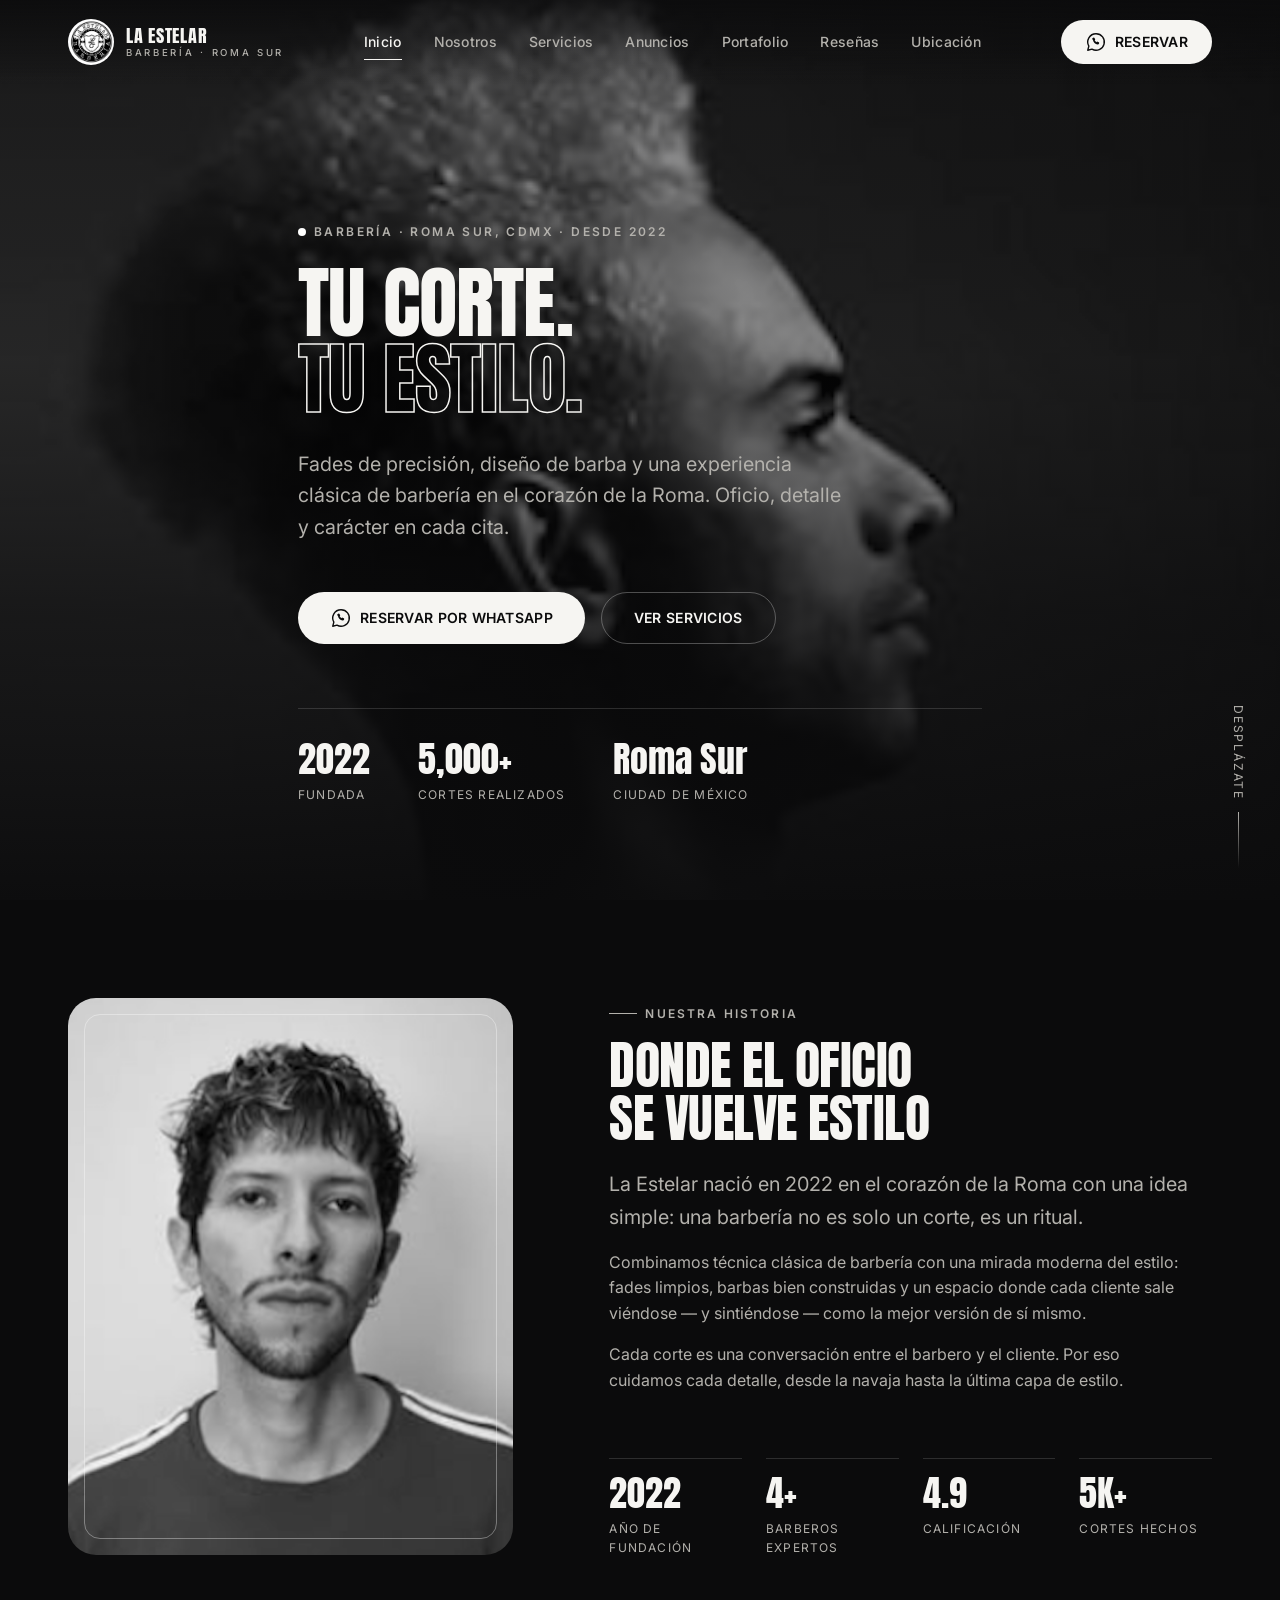
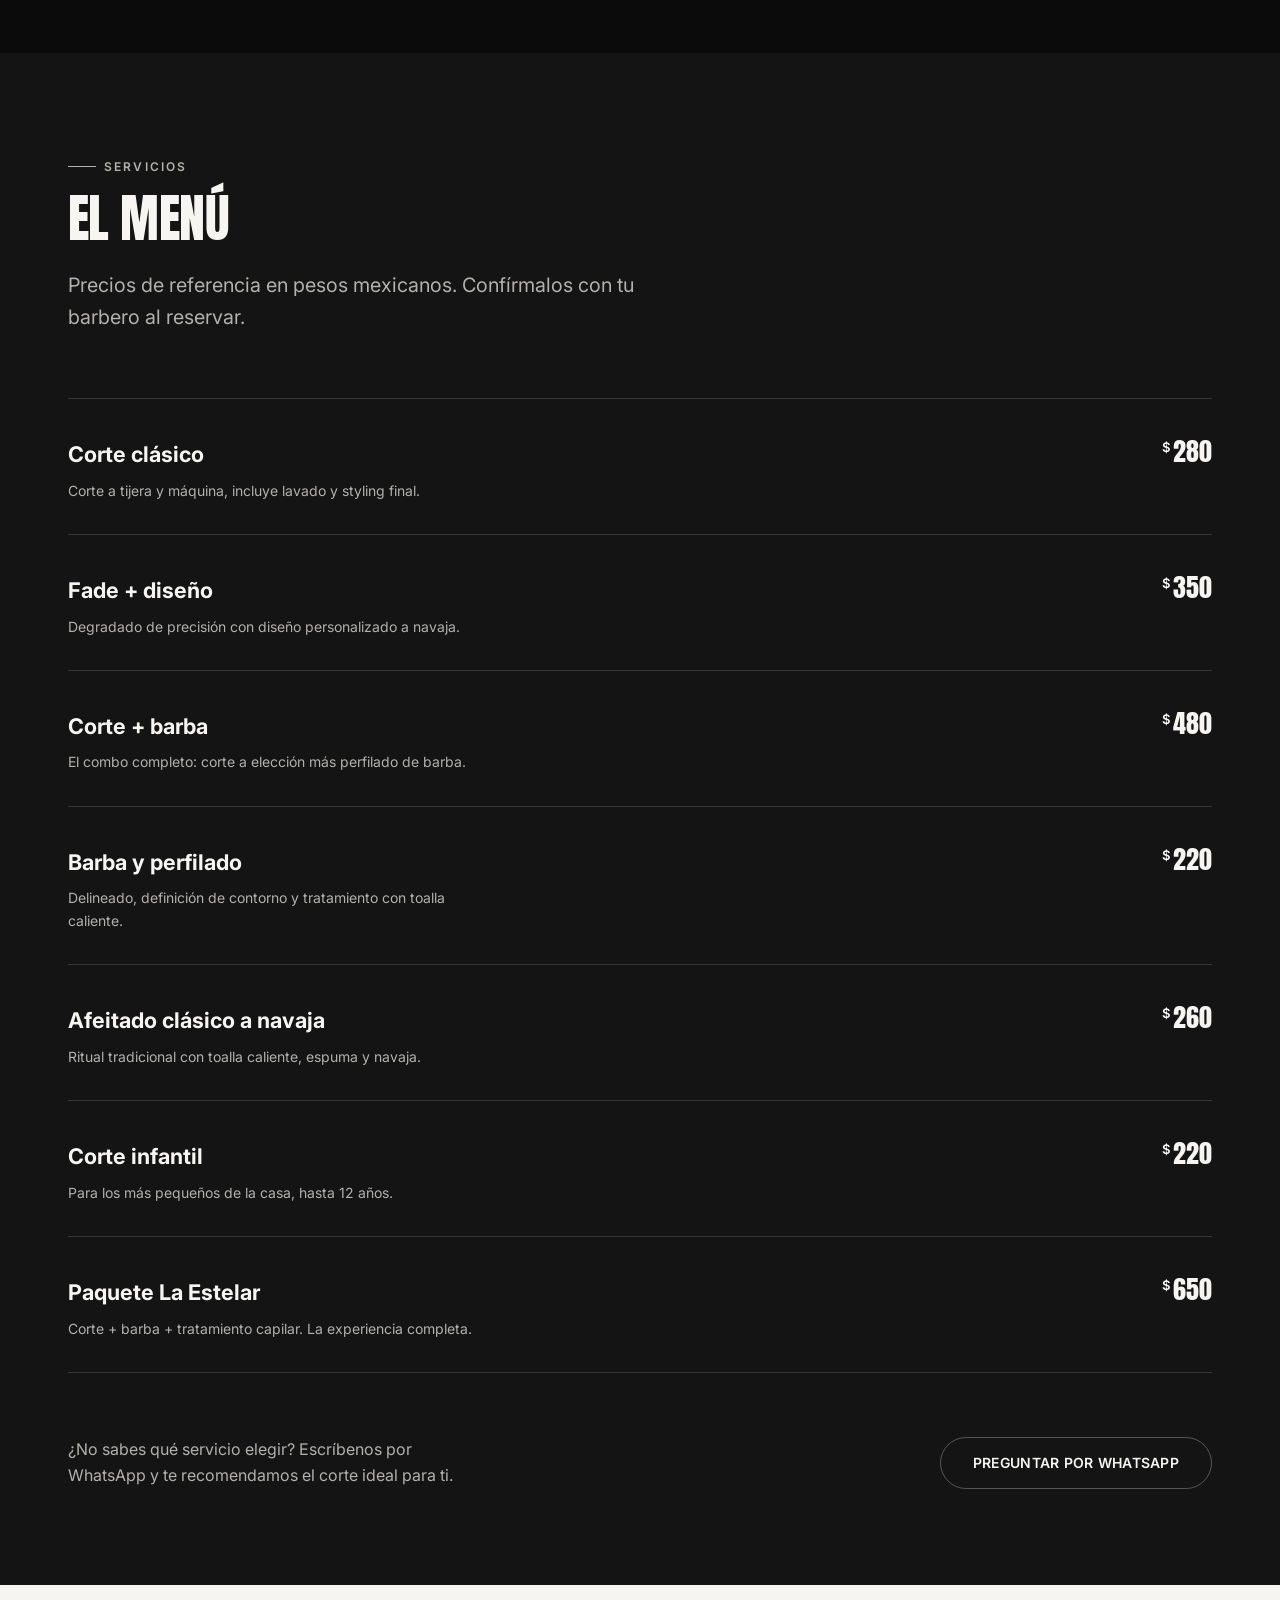
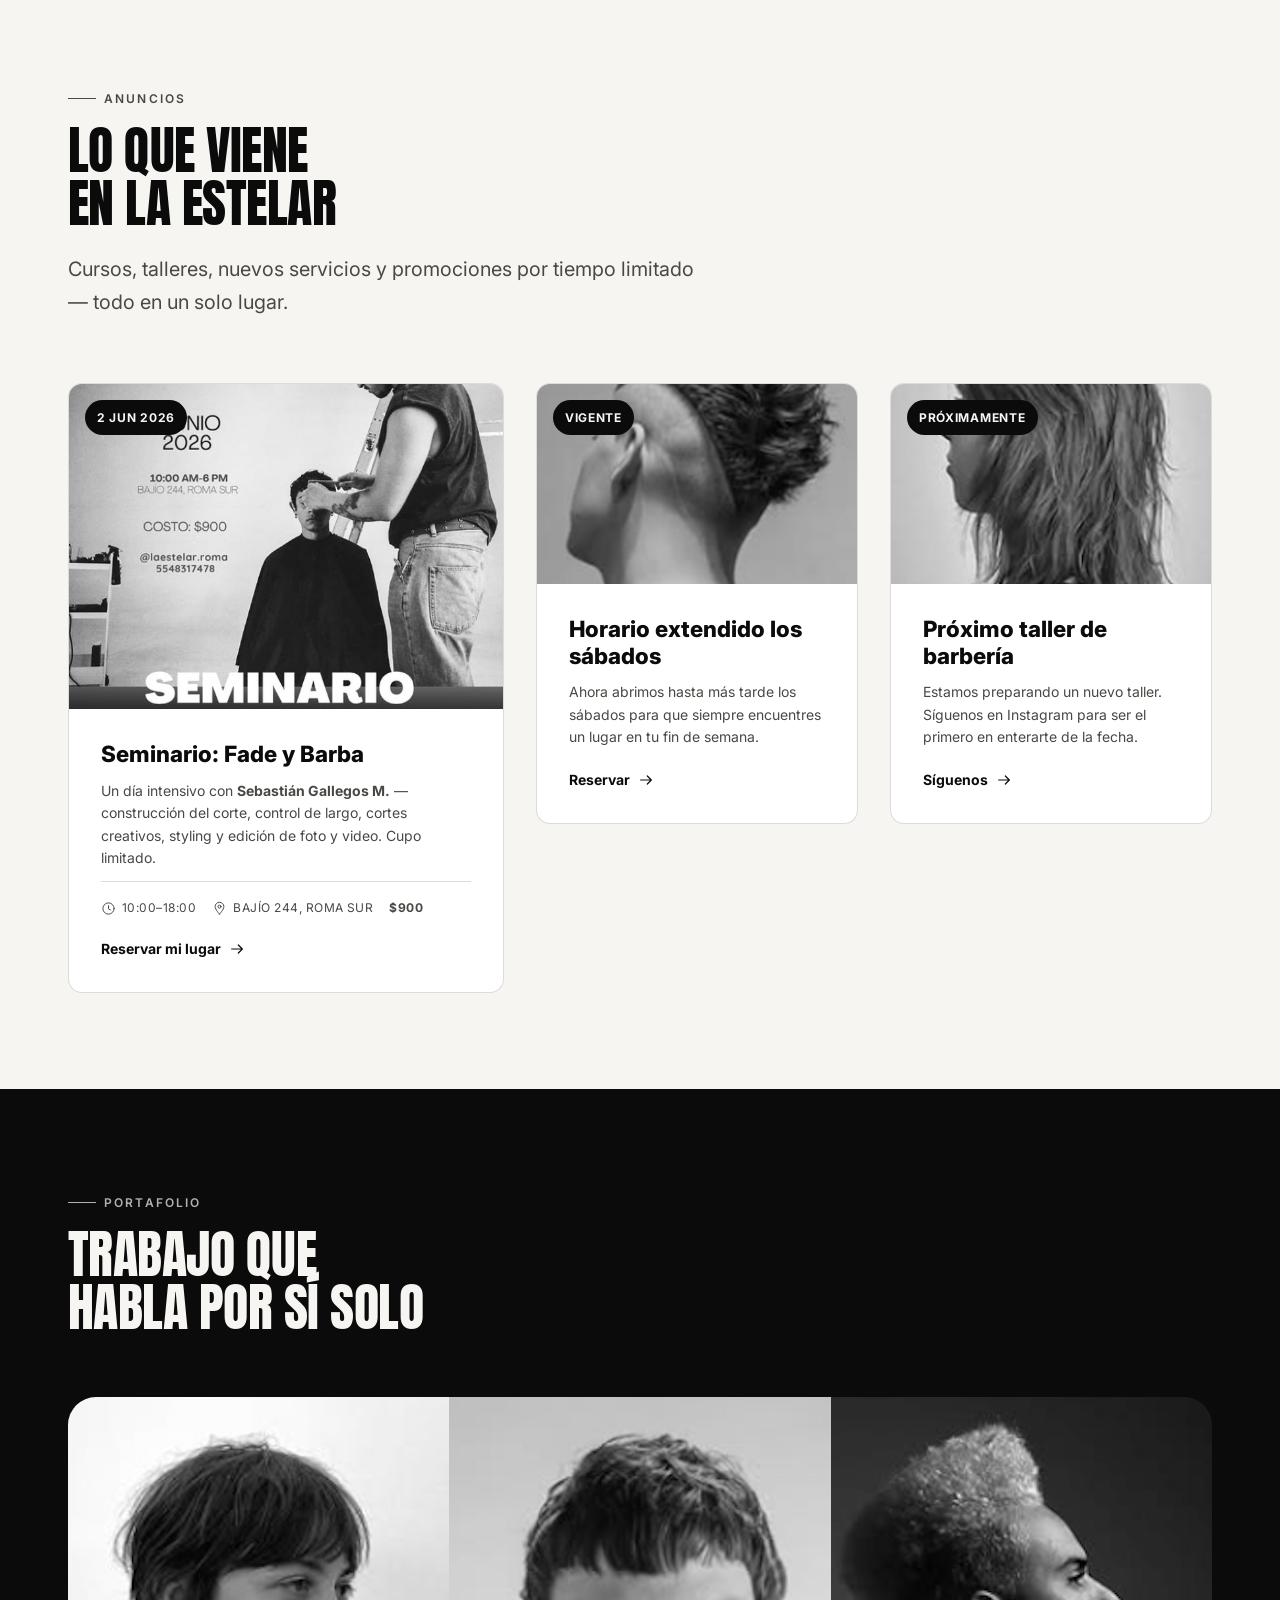
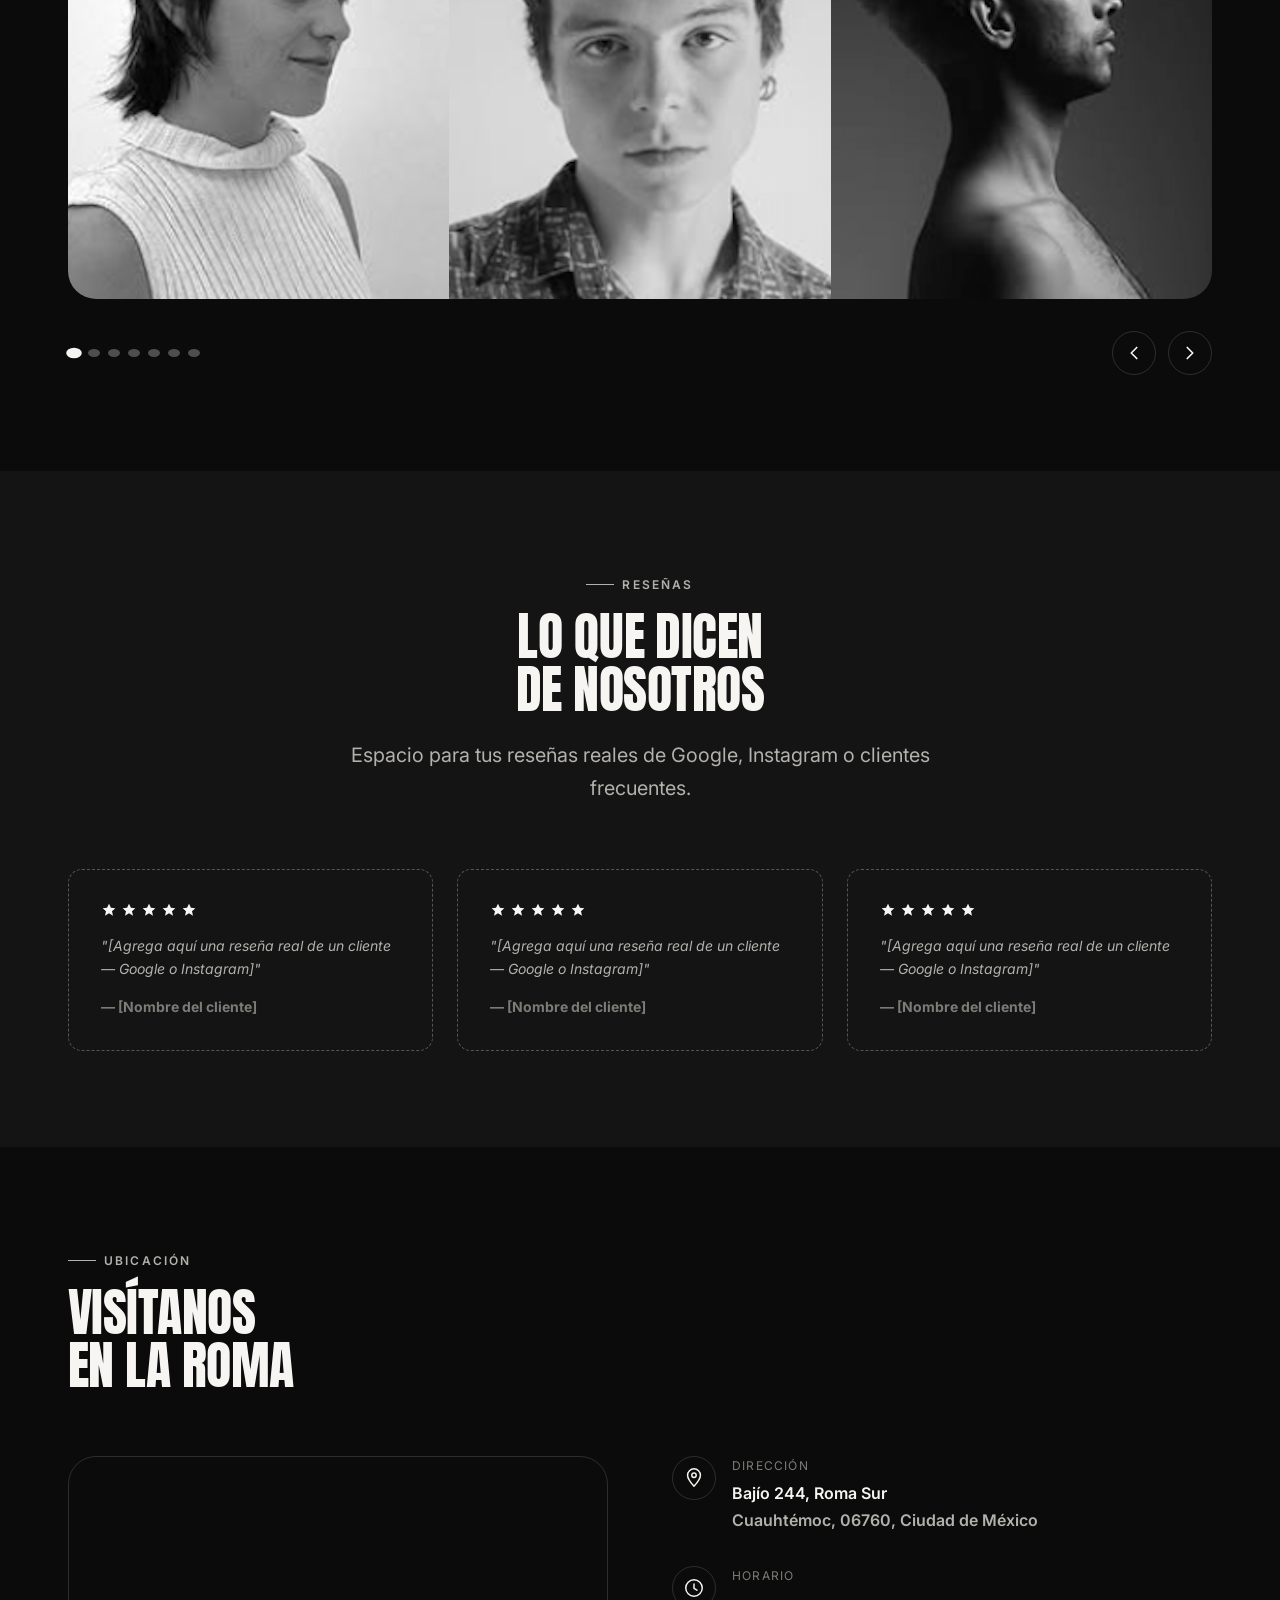
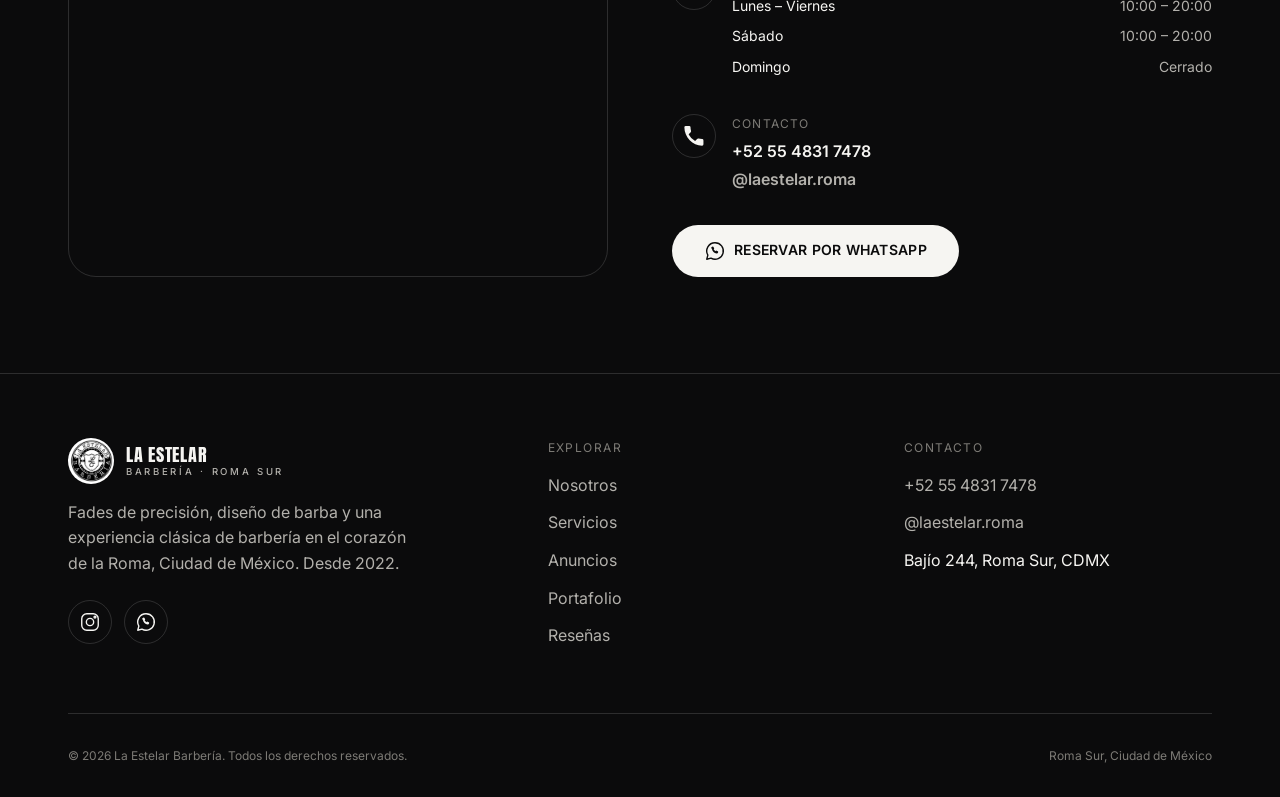
==== index.html @ 02f6de51 "Initial website" ====
<!DOCTYPE html>
<html lang="es-MX">
<head>
<meta charset="UTF-8">
<meta name="viewport" content="width=device-width, initial-scale=1">
<title>La Estelar Barbería — Roma Sur, Ciudad de México</title>
<meta name="description" content="La Estelar Barbería en Roma Sur, CDMX. Fades de precisión, diseño de barba y una experiencia clásica de barbería desde 2022. Reserva por WhatsApp.">
<link rel="icon" href="assets/logo.png">
<link rel="preconnect" href="https://fonts.googleapis.com">
<link rel="preconnect" href="https://fonts.gstatic.com" crossorigin>
<link href="https://fonts.googleapis.com/css2?family=Anton&family=Inter:wght@400;500;600;700;800&display=swap" rel="stylesheet">
<link rel="stylesheet" href="css/style.css">
</head>
<body>

<a class="skip-link" href="#main">Saltar al contenido principal</a>

<!-- Icon sprite -->
<svg xmlns="http://www.w3.org/2000/svg" class="sr-only" aria-hidden="true">
  <symbol id="icon-menu" viewBox="0 0 24 24" fill="none" stroke="currentColor" stroke-width="1.6" stroke-linecap="round"><path d="M3 6h18M3 12h18M3 18h18"/></symbol>
  <symbol id="icon-close" viewBox="0 0 24 24" fill="none" stroke="currentColor" stroke-width="1.6" stroke-linecap="round"><path d="M6 6l12 12M18 6L6 18"/></symbol>
  <symbol id="icon-chevron-left" viewBox="0 0 24 24" fill="none" stroke="currentColor" stroke-width="1.8" stroke-linecap="round" stroke-linejoin="round"><path d="M15 18l-6-6 6-6"/></symbol>
  <symbol id="icon-chevron-right" viewBox="0 0 24 24" fill="none" stroke="currentColor" stroke-width="1.8" stroke-linecap="round" stroke-linejoin="round"><path d="M9 18l6-6-6-6"/></symbol>
  <symbol id="icon-map-pin" viewBox="0 0 24 24" fill="none" stroke="currentColor" stroke-width="1.6" stroke-linecap="round" stroke-linejoin="round"><path d="M12 21s7-7.6 7-12a7 7 0 10-14 0c0 4.4 7 12 7 12z"/><circle cx="12" cy="9" r="2.4"/></symbol>
  <symbol id="icon-clock" viewBox="0 0 24 24" fill="none" stroke="currentColor" stroke-width="1.6" stroke-linecap="round" stroke-linejoin="round"><circle cx="12" cy="12" r="9"/><path d="M12 7.5v5l3.2 1.8"/></symbol>
  <symbol id="icon-phone" viewBox="0 0 24 24" fill="currentColor" stroke="none"><path d="M6.6 10.8a15.9 15.9 0 006.6 6.6l2.2-2.2a1.5 1.5 0 011.5-.35c1.2.35 2.5.55 3.9.55a1.5 1.5 0 011.5 1.5V21a1.5 1.5 0 01-1.5 1.5C10.6 22.5 1.5 13.4 1.5 2.5A1.5 1.5 0 013 1h3.7a1.5 1.5 0 011.5 1.5c0 1.4.2 2.7.55 3.9a1.5 1.5 0 01-.35 1.5l-2.2 2.2z"/></symbol>
  <symbol id="icon-star" viewBox="0 0 24 24" fill="currentColor" stroke="none"><path d="M12 2.5l2.9 6.2 6.6.6-5 4.6 1.5 6.6L12 17l-6 3.5 1.5-6.6-5-4.6 6.6-.6L12 2.5z"/></symbol>
  <symbol id="icon-arrow-right" viewBox="0 0 24 24" fill="none" stroke="currentColor" stroke-width="1.8" stroke-linecap="round" stroke-linejoin="round"><path d="M4 12h16M14 6l6 6-6 6"/></symbol>
  <symbol id="icon-calendar" viewBox="0 0 24 24" fill="none" stroke="currentColor" stroke-width="1.6" stroke-linecap="round" stroke-linejoin="round"><rect x="3" y="5" width="18" height="16" rx="2"/><path d="M16 3v4M8 3v4M3 10h18"/></symbol>
  <symbol id="icon-whatsapp" viewBox="0 0 24 24" fill="none" stroke="currentColor" stroke-width="1.5" stroke-linecap="round" stroke-linejoin="round"><path d="M12 3a9 9 0 00-7.8 13.5L3 21l4.6-1.2A9 9 0 1012 3z"/><path d="M8.6 9.6c.35 2.6 2.55 4.8 5.15 5.15.8.1 1.4-.35 1.6-1.1l.1-.5c.05-.35-.1-.7-.4-.9l-1.3-.6a.9.9 0 00-.85.1l-.4.4a5.6 5.6 0 01-2-2l.4-.4c.2-.2.3-.55.1-.85l-.6-1.3a.9.9 0 00-.9-.4l-.5.1c-.75.2-1.2.8-1.1 1.6z" fill="currentColor" stroke="none"/></symbol>
  <symbol id="icon-instagram" viewBox="0 0 24 24" fill="none" stroke="currentColor" stroke-width="1.5" stroke-linecap="round" stroke-linejoin="round"><rect x="3" y="3" width="18" height="18" rx="5.5"/><circle cx="12" cy="12" r="4"/><circle cx="17.4" cy="6.6" r="1"/></symbol>
</svg>

<!-- ==========================================================================
     Header
     ========================================================================== -->
<header class="header" id="siteHeader">
  <div class="container">
    <a class="brand" href="#inicio">
      <span class="brand__mark"><img src="assets/logo.png" alt="" width="46" height="46"></span>
      <span class="brand__name">La Estelar<span>Barbería · Roma Sur</span></span>
    </a>

    <nav class="nav" aria-label="Navegación principal">
      <ul class="nav__list" id="navList">
        <li><a class="nav__link" href="#inicio">Inicio</a></li>
        <li><a class="nav__link" href="#nosotros">Nosotros</a></li>
        <li><a class="nav__link" href="#servicios">Servicios</a></li>
        <li><a class="nav__link" href="#anuncios">Anuncios</a></li>
        <li><a class="nav__link" href="#portafolio">Portafolio</a></li>
        <li><a class="nav__link" href="#resenas">Reseñas</a></li>
        <li><a class="nav__link" href="#ubicacion">Ubicación</a></li>
      </ul>
    </nav>

    <div class="header__actions">
      <a class="btn btn--primary btn--sm header__cta" href="https://wa.me/525548317478?text=Hola%2C%20quiero%20reservar%20una%20cita%20en%20La%20Estelar" target="_blank" rel="noopener">
        <svg class="icon" width="18" height="18" aria-hidden="true"><use href="#icon-whatsapp"/></svg>
        Reservar
      </a>
      <button class="nav-toggle" id="navToggle" aria-expanded="false" aria-controls="mobileMenu" aria-label="Abrir menú">
        <svg class="icon icon-menu" aria-hidden="true"><use href="#icon-menu"/></svg>
        <svg class="icon icon-close" aria-hidden="true"><use href="#icon-close"/></svg>
      </button>
    </div>
  </div>
</header>

<!-- Mobile menu -->
<div class="mobile-menu" id="mobileMenu">
  <ul class="mobile-menu__list">
    <li><a class="mobile-menu__link" href="#inicio">Inicio</a></li>
    <li><a class="mobile-menu__link" href="#nosotros">Nosotros</a></li>
    <li><a class="mobile-menu__link" href="#servicios">Servicios</a></li>
    <li><a class="mobile-menu__link" href="#anuncios">Anuncios</a></li>
    <li><a class="mobile-menu__link" href="#portafolio">Portafolio</a></li>
    <li><a class="mobile-menu__link" href="#resenas">Reseñas</a></li>
    <li><a class="mobile-menu__link" href="#ubicacion">Ubicación</a></li>
  </ul>
  <div class="mobile-menu__foot">
    <a href="https://wa.me/525548317478?text=Hola%2C%20quiero%20reservar%20una%20cita%20en%20La%20Estelar" target="_blank" rel="noopener">
      <svg class="icon" width="18" height="18" aria-hidden="true"><use href="#icon-whatsapp"/></svg> +52 55 4831 7478
    </a>
    <span>Bajío 244, Roma Sur, CDMX</span>
  </div>
</div>

<main id="main">

  <!-- ==========================================================================
       Hero
       ========================================================================== -->
  <section class="hero" id="inicio">
    <div class="hero__bg" aria-hidden="true">
      <img src="assets/gallery/gallery-03.png" alt="" width="416" height="502" fetchpriority="high">
    </div>
    <div class="hero__scrim" aria-hidden="true"></div>

    <div class="container hero__content" data-reveal>
      <p class="hero__eyebrow">Barbería · Roma Sur, CDMX · Desde 2022</p>
      <h1 class="hero__title">TU CORTE.<br><em>TU ESTILO.</em></h1>
      <p class="hero__lead">Fades de precisión, diseño de barba y una experiencia clásica de barbería en el corazón de la Roma. Oficio, detalle y carácter en cada cita.</p>
      <div class="btn-row">
        <a class="btn btn--primary" href="https://wa.me/525548317478?text=Hola%2C%20quiero%20reservar%20una%20cita%20en%20La%20Estelar" target="_blank" rel="noopener">
          <svg class="icon" width="18" height="18" aria-hidden="true"><use href="#icon-whatsapp"/></svg>
          Reservar por WhatsApp
        </a>
        <a class="btn btn--outline" href="#servicios">Ver servicios</a>
      </div>

      <div class="hero__stats">
        <div class="stat"><div class="stat__value">2022</div><div class="stat__label">Fundada</div></div>
        <div class="stat"><div class="stat__value">5,000+</div><div class="stat__label">Cortes realizados</div></div>
        <div class="stat"><div class="stat__value">Roma Sur</div><div class="stat__label">Ciudad de México</div></div>
      </div>
    </div>

    <span class="scroll-cue" aria-hidden="true">Desplázate</span>
  </section>

  <!-- ==========================================================================
       About
       ========================================================================== -->
  <section class="section" id="nosotros">
    <div class="container about__grid">
      <div class="about__media" data-reveal>
        <img src="assets/gallery/gallery-05.png" alt="Cliente recién atendido en La Estelar Barbería, retrato en blanco y negro." width="416" height="502" loading="lazy">
        <div class="about__media-frame" aria-hidden="true"></div>
      </div>

      <div class="about__body" data-reveal>
        <p class="eyebrow">Nuestra historia</p>
        <h2 class="h2">Donde el oficio<br>se vuelve estilo</h2>
        <p class="lead" style="margin-top: var(--space-5);">La Estelar nació en 2022 en el corazón de la Roma con una idea simple: una barbería no es solo un corte, es un ritual.</p>
        <p>Combinamos técnica clásica de barbería con una mirada moderna del estilo: fades limpios, barbas bien construidas y un espacio donde cada cliente sale viéndose — y sintiéndose — como la mejor versión de sí mismo.</p>
        <p>Cada corte es una conversación entre el barbero y el cliente. Por eso cuidamos cada detalle, desde la navaja hasta la última capa de estilo.</p>

        <div class="about__stats">
          <div class="stat"><div class="stat__value">2022</div><div class="stat__label">Año de fundación</div></div>
          <div class="stat"><div class="stat__value">4+</div><div class="stat__label">Barberos expertos</div></div>
          <div class="stat"><div class="stat__value">4.9</div><div class="stat__label">Calificación</div></div>
          <div class="stat"><div class="stat__value">5K+</div><div class="stat__label">Cortes hechos</div></div>
        </div>
      </div>
    </div>
  </section>

  <!-- ==========================================================================
       Services / Pricing
       ========================================================================== -->
  <section class="section section--alt" id="servicios">
    <div class="container">
      <div class="section-head" data-reveal>
        <p class="eyebrow">Servicios</p>
        <h2 class="h2">El menú</h2>
        <p class="lead" style="margin-top: var(--space-5);">Precios de referencia en pesos mexicanos. Confírmalos con tu barbero al reservar.</p>
      </div>

      <div class="services__list" data-reveal>
        <div class="service-row">
          <div><div class="service-row__name">Corte clásico</div><div class="service-row__desc">Corte a tijera y máquina, incluye lavado y styling final.</div></div>
          <div class="service-row__price"><sup>$</sup>280</div>
        </div>
        <div class="service-row">
          <div><div class="service-row__name">Fade + diseño</div><div class="service-row__desc">Degradado de precisión con diseño personalizado a navaja.</div></div>
          <div class="service-row__price"><sup>$</sup>350</div>
        </div>
        <div class="service-row">
          <div><div class="service-row__name">Corte + barba</div><div class="service-row__desc">El combo completo: corte a elección más perfilado de barba.</div></div>
          <div class="service-row__price"><sup>$</sup>480</div>
        </div>
        <div class="service-row">
          <div><div class="service-row__name">Barba y perfilado</div><div class="service-row__desc">Delineado, definición de contorno y tratamiento con toalla caliente.</div></div>
          <div class="service-row__price"><sup>$</sup>220</div>
        </div>
        <div class="service-row">
          <div><div class="service-row__name">Afeitado clásico a navaja</div><div class="service-row__desc">Ritual tradicional con toalla caliente, espuma y navaja.</div></div>
          <div class="service-row__price"><sup>$</sup>260</div>
        </div>
        <div class="service-row">
          <div><div class="service-row__name">Corte infantil</div><div class="service-row__desc">Para los más pequeños de la casa, hasta 12 años.</div></div>
          <div class="service-row__price"><sup>$</sup>220</div>
        </div>
        <div class="service-row">
          <div><div class="service-row__name">Paquete La Estelar</div><div class="service-row__desc">Corte + barba + tratamiento capilar. La experiencia completa.</div></div>
          <div class="service-row__price"><sup>$</sup>650</div>
        </div>
      </div>

      <div class="services__foot" data-reveal>
        <p class="fg-muted" style="max-width:40ch;">¿No sabes qué servicio elegir? Escríbenos por WhatsApp y te recomendamos el corte ideal para ti.</p>
        <a class="btn btn--outline" href="https://wa.me/525548317478?text=Hola%2C%20tengo%20una%20duda%20sobre%20los%20servicios%20de%20La%20Estelar" target="_blank" rel="noopener">Preguntar por WhatsApp</a>
      </div>
    </div>
  </section>

  <!-- ==========================================================================
       Announcements — inverted section
       ========================================================================== -->
  <section class="section section--invert" id="anuncios">
    <div class="container">
      <div class="section-head" data-reveal>
        <p class="eyebrow">Anuncios</p>
        <h2 class="h2">Lo que viene<br>en La Estelar</h2>
        <p class="lead" style="margin-top: var(--space-5);">Cursos, talleres, nuevos servicios y promociones por tiempo limitado — todo en un solo lugar.</p>
      </div>

      <div class="announce-grid" data-reveal>

        <!-- Featured / real event -->
        <article class="announce-card announce-card--featured">
          <div class="announce-card__media">
            <img src="assets/announcements/seminario-fade-barba.png" alt="Cartel del seminario de fade y barba impartido por Sebastián Gallegos M. en La Estelar Barbería." width="658" height="832" loading="lazy">
            <span class="announce-card__date">2 jun 2026</span>
          </div>
          <div class="announce-card__body">
            <h3 class="announce-card__title">Seminario: Fade y Barba</h3>
            <p class="announce-card__desc">Un día intensivo con <strong>Sebastián Gallegos M.</strong> — construcción del corte, control de largo, cortes creativos, styling y edición de foto y video. Cupo limitado.</p>
            <div class="announce-card__meta">
              <span><svg class="icon" aria-hidden="true"><use href="#icon-clock"/></svg>10:00–18:00</span>
              <span><svg class="icon" aria-hidden="true"><use href="#icon-map-pin"/></svg>Bajío 244, Roma Sur</span>
              <span><strong>$900</strong></span>
            </div>
            <a class="announce-card__cta" href="https://wa.me/525548317478?text=Hola%2C%20quiero%20apartar%20mi%20lugar%20en%20el%20seminario%20de%20Fade%20y%20Barba" target="_blank" rel="noopener">
              Reservar mi lugar <svg class="icon" aria-hidden="true"><use href="#icon-arrow-right"/></svg>
            </a>
          </div>
        </article>

        <!-- Placeholder announcement #1 -->
        <article class="announce-card">
          <div class="announce-card__media">
            <img src="assets/gallery/gallery-07.png" alt="" width="360" height="502" loading="lazy">
            <span class="announce-card__date">Vigente</span>
          </div>
          <div class="announce-card__body">
            <h3 class="announce-card__title">Horario extendido los sábados</h3>
            <p class="announce-card__desc">Ahora abrimos hasta más tarde los sábados para que siempre encuentres un lugar en tu fin de semana.</p>
            <a class="announce-card__cta" href="https://wa.me/525548317478?text=Hola%2C%20quiero%20reservar%20una%20cita%20en%20La%20Estelar" target="_blank" rel="noopener">
              Reservar <svg class="icon" aria-hidden="true"><use href="#icon-arrow-right"/></svg>
            </a>
          </div>
        </article>

        <!-- Placeholder announcement #2 -->
        <article class="announce-card">
          <div class="announce-card__media">
            <img src="assets/gallery/gallery-08.png" alt="" width="360" height="502" loading="lazy">
            <span class="announce-card__date">Próximamente</span>
          </div>
          <div class="announce-card__body">
            <h3 class="announce-card__title">Próximo taller de barbería</h3>
            <p class="announce-card__desc">Estamos preparando un nuevo taller. Síguenos en Instagram para ser el primero en enterarte de la fecha.</p>
            <a class="announce-card__cta" href="https://instagram.com/laestelar.roma" target="_blank" rel="noopener">
              Síguenos <svg class="icon" aria-hidden="true"><use href="#icon-arrow-right"/></svg>
            </a>
          </div>
        </article>

      </div>
    </div>
  </section>

  <!-- ==========================================================================
       Portfolio Carousel
       ========================================================================== -->
  <section class="section" id="portafolio">
    <div class="container">
      <div class="section-head" data-reveal>
        <p class="eyebrow">Portafolio</p>
        <h2 class="h2">Trabajo que<br>habla por sí solo</h2>
      </div>

      <div class="carousel" data-reveal
           role="region"
           aria-roledescription="carrusel"
           aria-label="Galería de cortes de La Estelar Barbería">
        <div class="carousel__viewport">
          <div class="carousel__track" id="carouselTrack">
            <div class="carousel__slide"><img src="assets/gallery/gallery-01.png" alt="Corte de cabello estilo shag, perfil, La Estelar Barbería." width="416" height="502" loading="lazy"></div>
            <div class="carousel__slide"><img src="assets/gallery/gallery-02.png" alt="Corte de cabello con flequillo recto, La Estelar Barbería." width="416" height="502" loading="lazy"></div>
            <div class="carousel__slide"><img src="assets/gallery/gallery-03.png" alt="Corte texturizado con diseño, vista de perfil, La Estelar Barbería." width="416" height="502" loading="lazy"></div>
            <div class="carousel__slide"><img src="assets/gallery/gallery-04.png" alt="Corte de cabello rizado, La Estelar Barbería." width="416" height="502" loading="lazy"></div>
            <div class="carousel__slide"><img src="assets/gallery/gallery-05.png" alt="Corte clásico con bigote, La Estelar Barbería." width="416" height="502" loading="lazy"></div>
            <div class="carousel__slide"><img src="assets/gallery/gallery-06.png" alt="Diseño creativo de cabello, vista posterior, La Estelar Barbería." width="416" height="502" loading="lazy"></div>
            <div class="carousel__slide"><img src="assets/gallery/gallery-07.png" alt="Undercut con diseño, vista posterior, La Estelar Barbería." width="360" height="502" loading="lazy"></div>
            <div class="carousel__slide"><img src="assets/gallery/gallery-08.png" alt="Corte largo texturizado, vista de perfil, La Estelar Barbería." width="360" height="502" loading="lazy"></div>
            <div class="carousel__slide"><img src="assets/gallery/gallery-09.png" alt="Corte shag corto, La Estelar Barbería." width="360" height="502" loading="lazy"></div>
          </div>
        </div>

        <div class="carousel__controls">
          <div class="carousel__dots" id="carouselDots" role="tablist" aria-label="Seleccionar foto"></div>
          <div class="carousel__buttons">
            <button class="icon-btn" id="carouselPrev" aria-label="Foto anterior">
              <svg class="icon" width="18" height="18" aria-hidden="true"><use href="#icon-chevron-left"/></svg>
            </button>
            <button class="icon-btn" id="carouselNext" aria-label="Foto siguiente">
              <svg class="icon" width="18" height="18" aria-hidden="true"><use href="#icon-chevron-right"/></svg>
            </button>
          </div>
        </div>
        <p class="sr-only" id="carouselStatus" aria-live="polite"></p>
      </div>
    </div>
  </section>

  <!-- ==========================================================================
       Reviews
       ========================================================================== -->
  <section class="section section--alt" id="resenas">
    <div class="container">
      <div class="section-head center" data-reveal>
        <p class="eyebrow" style="justify-content:center;">Reseñas</p>
        <h2 class="h2">Lo que dicen<br>de nosotros</h2>
        <p class="lead" style="margin-inline:auto; margin-top: var(--space-5); text-align:center;">Espacio para tus reseñas reales de Google, Instagram o clientes frecuentes.</p>
      </div>

      <div class="reviews-grid" data-reveal>
        <div class="review-card">
          <div class="review-card__stars" aria-hidden="true">
            <svg class="icon" aria-hidden="true"><use href="#icon-star"/></svg>
            <svg class="icon" aria-hidden="true"><use href="#icon-star"/></svg>
            <svg class="icon" aria-hidden="true"><use href="#icon-star"/></svg>
            <svg class="icon" aria-hidden="true"><use href="#icon-star"/></svg>
            <svg class="icon" aria-hidden="true"><use href="#icon-star"/></svg>
          </div>
          <p class="review-card__quote">"[Agrega aquí una reseña real de un cliente — Google o Instagram]"</p>
          <p class="review-card__author">— [Nombre del cliente]</p>
        </div>
        <div class="review-card">
          <div class="review-card__stars" aria-hidden="true">
            <svg class="icon" aria-hidden="true"><use href="#icon-star"/></svg>
            <svg class="icon" aria-hidden="true"><use href="#icon-star"/></svg>
            <svg class="icon" aria-hidden="true"><use href="#icon-star"/></svg>
            <svg class="icon" aria-hidden="true"><use href="#icon-star"/></svg>
            <svg class="icon" aria-hidden="true"><use href="#icon-star"/></svg>
          </div>
          <p class="review-card__quote">"[Agrega aquí una reseña real de un cliente — Google o Instagram]"</p>
          <p class="review-card__author">— [Nombre del cliente]</p>
        </div>
        <div class="review-card">
          <div class="review-card__stars" aria-hidden="true">
            <svg class="icon" aria-hidden="true"><use href="#icon-star"/></svg>
            <svg class="icon" aria-hidden="true"><use href="#icon-star"/></svg>
            <svg class="icon" aria-hidden="true"><use href="#icon-star"/></svg>
            <svg class="icon" aria-hidden="true"><use href="#icon-star"/></svg>
            <svg class="icon" aria-hidden="true"><use href="#icon-star"/></svg>
          </div>
          <p class="review-card__quote">"[Agrega aquí una reseña real de un cliente — Google o Instagram]"</p>
          <p class="review-card__author">— [Nombre del cliente]</p>
        </div>
      </div>
    </div>
  </section>

  <!-- ==========================================================================
       Location
       ========================================================================== -->
  <section class="section" id="ubicacion">
    <div class="container">
      <div class="section-head" data-reveal>
        <p class="eyebrow">Ubicación</p>
        <h2 class="h2">Visítanos<br>en la Roma</h2>
      </div>

      <div class="location__grid" data-reveal>
        <div class="location__map">
          <iframe
            src="https://www.google.com/maps?q=Baj%C3%ADo%20244%2C%20Roma%20Sur%2C%20Cuauht%C3%A9moc%2C%20Ciudad%20de%20M%C3%A9xico&output=embed"
            title="Mapa de ubicación de La Estelar Barbería en Bajío 244, Roma Sur, CDMX"
            loading="lazy"
            referrerpolicy="no-referrer-when-downgrade"></iframe>
        </div>

        <div class="info-list">
          <div class="info-item">
            <span class="info-item__icon"><svg class="icon" width="20" height="20" aria-hidden="true"><use href="#icon-map-pin"/></svg></span>
            <div>
              <div class="info-item__label">Dirección</div>
              <div class="info-item__value">Bajío 244, Roma Sur</div>
              <div class="info-item__value fg-muted">Cuauhtémoc, 06760, Ciudad de México</div>
            </div>
          </div>

          <div class="info-item">
            <span class="info-item__icon"><svg class="icon" width="20" height="20" aria-hidden="true"><use href="#icon-clock"/></svg></span>
            <div style="width:100%;">
              <div class="info-item__label">Horario</div>
              <table class="hours-table">
                <tr><td>Lunes – Viernes</td><td>10:00 – 20:00</td></tr>
                <tr><td>Sábado</td><td>10:00 – 20:00</td></tr>
                <tr><td>Domingo</td><td>Cerrado</td></tr>
              </table>
            </div>
          </div>

          <div class="info-item">
            <span class="info-item__icon"><svg class="icon" width="20" height="20" aria-hidden="true"><use href="#icon-phone"/></svg></span>
            <div>
              <div class="info-item__label">Contacto</div>
              <a class="info-item__value" href="tel:+525548317478" style="display:block;">+52 55 4831 7478</a>
              <a class="info-item__value fg-muted" href="https://instagram.com/laestelar.roma" target="_blank" rel="noopener" style="display:block;">@laestelar.roma</a>
            </div>
          </div>

          <a class="btn btn--primary" href="https://wa.me/525548317478?text=Hola%2C%20quiero%20reservar%20una%20cita%20en%20La%20Estelar" target="_blank" rel="noopener" style="align-self:flex-start;">
            <svg class="icon" width="18" height="18" aria-hidden="true"><use href="#icon-whatsapp"/></svg>
            Reservar por WhatsApp
          </a>
        </div>
      </div>
    </div>
  </section>

</main>

<!-- ==========================================================================
     Footer
     ========================================================================== -->
<footer class="footer">
  <div class="container">
    <div class="footer__top">
      <div class="footer__brand">
        <a class="brand" href="#inicio">
          <span class="brand__mark"><img src="assets/logo.png" alt="La Estelar Barbería" width="46" height="46"></span>
          <span class="brand__name">La Estelar<span>Barbería · Roma Sur</span></span>
        </a>
        <p>Fades de precisión, diseño de barba y una experiencia clásica de barbería en el corazón de la Roma, Ciudad de México. Desde 2022.</p>
        <div class="footer__social">
          <a class="icon-btn" href="https://instagram.com/laestelar.roma" target="_blank" rel="noopener" aria-label="Instagram de La Estelar Barbería">
            <svg class="icon" width="18" height="18" aria-hidden="true"><use href="#icon-instagram"/></svg>
          </a>
          <a class="icon-btn" href="https://wa.me/525548317478" target="_blank" rel="noopener" aria-label="WhatsApp de La Estelar Barbería">
            <svg class="icon" width="18" height="18" aria-hidden="true"><use href="#icon-whatsapp"/></svg>
          </a>
        </div>
      </div>

      <div>
        <div class="footer__heading">Explorar</div>
        <ul class="footer__list">
          <li><a href="#nosotros">Nosotros</a></li>
          <li><a href="#servicios">Servicios</a></li>
          <li><a href="#anuncios">Anuncios</a></li>
          <li><a href="#portafolio">Portafolio</a></li>
          <li><a href="#resenas">Reseñas</a></li>
        </ul>
      </div>

      <div>
        <div class="footer__heading">Contacto</div>
        <ul class="footer__list">
          <li><a href="tel:+525548317478">+52 55 4831 7478</a></li>
          <li><a href="https://instagram.com/laestelar.roma" target="_blank" rel="noopener">@laestelar.roma</a></li>
          <li>Bajío 244, Roma Sur, CDMX</li>
        </ul>
      </div>
    </div>

    <div class="footer__bottom">
      <span>© 2026 La Estelar Barbería. Todos los derechos reservados.</span>
      <span>Roma Sur, Ciudad de México</span>
    </div>
  </div>
</footer>

<script src="js/main.js"></script>
</body>
</html>
---- css/style.css ----
/* ==========================================================================
   La Estelar Barbería — Design Tokens & Base
   ========================================================================== */

:root{
  /* Color — Black & White Minimal */
  --bg: #0b0b0c;
  --bg-alt: #141415;
  --bg-elevated: #1c1c1d;
  --line: rgba(255,255,255,.14);
  --line-strong: rgba(255,255,255,.28);
  --fg: #f6f5f2;
  --fg-muted: #b3b1ac;
  --fg-faint: #7d7b76;

  --invert-bg: #f6f5f2;
  --invert-bg-alt: #ebe9e4;
  --invert-line: rgba(11,11,12,.14);
  --invert-line-strong: rgba(11,11,12,.3);
  --invert-fg: #0b0b0c;
  --invert-fg-muted: #4a4844;

  --white: #ffffff;
  --black: #000000;

  /* Type */
  --font-display: 'Anton', 'Arial Narrow', sans-serif;
  --font-body: 'Inter', -apple-system, BlinkMacSystemFont, sans-serif;

  --fs-hero: clamp(2.75rem, 4.4vw + 1.4rem, 6.5rem);
  --fs-h2: clamp(2.1rem, 2.4vw + 1.3rem, 3.5rem);
  --fs-h3: clamp(1.3rem, .8vw + 1rem, 1.75rem);
  --fs-lead: clamp(1.05rem, .3vw + 1rem, 1.25rem);
  --fs-body: 1rem;
  --fs-small: .875rem;
  --fs-label: .75rem;

  /* Space (8px rhythm) */
  --space-1: 4px;
  --space-2: 8px;
  --space-3: 12px;
  --space-4: 16px;
  --space-5: 24px;
  --space-6: 32px;
  --space-7: 48px;
  --space-8: 64px;
  --space-9: 96px;
  --space-10: 140px;

  --container: 1240px;
  --radius-sm: 6px;
  --radius-md: 14px;
  --radius-lg: 28px;
  --radius-full: 999px;

  --ease-out: cubic-bezier(.16,1,.3,1);
  --dur-fast: 180ms;
  --dur-base: 300ms;
  --dur-slow: 520ms;

  --focus-ring: 0 0 0 3px rgba(246,245,242,.6);
  --header-h: 84px;
}

*, *::before, *::after{ box-sizing: border-box; }
html{
  scroll-behavior: smooth;
  -webkit-text-size-adjust: 100%;
}
@media (prefers-reduced-motion: reduce){
  html{ scroll-behavior: auto; }
  *, *::before, *::after{
    animation-duration: .001ms !important;
    animation-iteration-count: 1 !important;
    transition-duration: .001ms !important;
    scroll-behavior: auto !important;
  }
}

body{
  margin: 0;
  background: var(--bg);
  color: var(--fg);
  font-family: var(--font-body);
  font-size: 16px;
  line-height: 1.6;
  -webkit-font-smoothing: antialiased;
  overflow-x: hidden;
}

img{ max-width: 100%; display: block; }
a{ color: inherit; text-decoration: none; }
button{ font: inherit; color: inherit; background: none; border: 0; }
ul{ margin: 0; padding: 0; list-style: none; }
h1,h2,h3,h4,p{ margin: 0; }

.icon{ width: 22px; height: 22px; flex-shrink: 0; }

/* Focus visibility everywhere */
a:focus-visible,
button:focus-visible,
[tabindex]:focus-visible{
  outline: none;
  box-shadow: var(--focus-ring);
  border-radius: var(--radius-sm);
}
.section--invert a:focus-visible,
.section--invert button:focus-visible{
  box-shadow: 0 0 0 3px rgba(11,11,12,.5);
}

.skip-link{
  position: absolute;
  left: var(--space-4);
  top: -60px;
  background: var(--white);
  color: var(--black);
  padding: var(--space-3) var(--space-5);
  border-radius: var(--radius-sm);
  z-index: 1000;
  font-weight: 600;
  transition: top var(--dur-base) var(--ease-out);
}
.skip-link:focus{ top: var(--space-4); }

/* Layout helpers */
.container{
  width: 100%;
  max-width: var(--container);
  margin-inline: auto;
  padding-inline: var(--space-5);
}
@media (min-width: 768px){
  .container{ padding-inline: var(--space-7); }
}

.section{
  padding-block: var(--space-9);
  position: relative;
}
.section--alt{ background: var(--bg-alt); }
.section--invert{
  background: var(--invert-bg);
  color: var(--invert-fg);
}
.section--invert .fg-muted{ color: var(--invert-fg-muted); }

.section-head{
  max-width: 640px;
  margin-bottom: var(--space-8);
}
.section-head.center{ margin-inline: auto; text-align: center; }

.eyebrow{
  display: inline-flex;
  align-items: center;
  gap: var(--space-2);
  font-family: var(--font-body);
  font-size: var(--fs-label);
  font-weight: 600;
  letter-spacing: .18em;
  text-transform: uppercase;
  color: var(--fg-muted);
  margin-bottom: var(--space-4);
}
.section--invert .eyebrow{ color: var(--invert-fg-muted); }
.eyebrow::before{
  content: '';
  width: 28px;
  height: 1px;
  background: currentColor;
}

h2.h2, .h2{
  font-family: var(--font-display);
  font-weight: 400;
  font-size: var(--fs-h2);
  line-height: 1.02;
  letter-spacing: -.01em;
  text-transform: uppercase;
}

h3.h3, .h3{
  font-family: var(--font-body);
  font-weight: 700;
  font-size: var(--fs-h3);
  line-height: 1.25;
}

.lead{
  font-size: var(--fs-lead);
  color: var(--fg-muted);
  line-height: 1.65;
  max-width: 54ch;
}
.section--invert .lead{ color: var(--invert-fg-muted); }

.fg-muted{ color: var(--fg-muted); }

/* ==========================================================================
   Buttons
   ========================================================================== */

.btn{
  display: inline-flex;
  align-items: center;
  justify-content: center;
  gap: var(--space-2);
  min-height: 52px;
  padding: 0 var(--space-6);
  border-radius: var(--radius-full);
  font-weight: 600;
  font-size: var(--fs-small);
  letter-spacing: .02em;
  text-transform: uppercase;
  cursor: pointer;
  white-space: nowrap;
  transition: transform var(--dur-fast) var(--ease-out),
              background-color var(--dur-fast) var(--ease-out),
              color var(--dur-fast) var(--ease-out),
              border-color var(--dur-fast) var(--ease-out);
}
.btn:active{ transform: scale(.97); }

.btn--primary{
  background: var(--fg);
  color: var(--bg);
}
.btn--primary:hover{ background: var(--white); }

.btn--outline{
  background: transparent;
  color: var(--fg);
  border: 1px solid var(--line-strong);
}
.btn--outline:hover{
  border-color: var(--fg);
  background: rgba(255,255,255,.06);
}

.section--invert .btn--primary{ background: var(--invert-fg); color: var(--invert-bg); }
.section--invert .btn--primary:hover{ background: #000; }
.section--invert .btn--outline{ color: var(--invert-fg); border-color: var(--invert-line-strong); }
.section--invert .btn--outline:hover{ background: rgba(11,11,12,.06); border-color: var(--invert-fg); }

.btn--sm{ min-height: 44px; padding: 0 var(--space-5); }

.btn-row{
  display: flex;
  flex-wrap: wrap;
  gap: var(--space-4);
  align-items: center;
}

.icon-btn{
  width: 44px;
  height: 44px;
  display: inline-flex;
  align-items: center;
  justify-content: center;
  border-radius: var(--radius-full);
  border: 1px solid var(--line);
  cursor: pointer;
  transition: border-color var(--dur-fast), background-color var(--dur-fast);
}
.icon-btn:hover{ background: rgba(255,255,255,.08); border-color: var(--line-strong); }
.section--invert .icon-btn{ border-color: var(--invert-line); }
.section--invert .icon-btn:hover{ background: rgba(11,11,12,.06); border-color: var(--invert-line-strong); }

/* ==========================================================================
   Header / Nav
   ========================================================================== */

.header{
  position: fixed;
  inset-inline: 0;
  top: 0;
  z-index: 100;
  height: var(--header-h);
  display: flex;
  align-items: center;
  background: linear-gradient(to bottom, rgba(11,11,12,.85), rgba(11,11,12,0));
  transition: background-color var(--dur-base) var(--ease-out), border-color var(--dur-base) var(--ease-out), backdrop-filter var(--dur-base);
}
.header.is-scrolled{
  background: rgba(11,11,12,.9);
  backdrop-filter: blur(10px);
  border-bottom: 1px solid var(--line);
}
.header .container{
  display: flex;
  align-items: center;
  justify-content: space-between;
  gap: var(--space-5);
}

.brand{
  display: flex;
  align-items: center;
  gap: var(--space-3);
}
.brand__mark{
  width: 46px;
  height: 46px;
  border-radius: 50%;
  background: var(--white);
  display: flex;
  align-items: center;
  justify-content: center;
  flex-shrink: 0;
  overflow: hidden;
}
.brand__mark img{ width: 100%; height: 100%; object-fit: cover; }
.brand__name{
  font-family: var(--font-display);
  font-size: 1.15rem;
  letter-spacing: .04em;
  text-transform: uppercase;
  line-height: 1;
}
.brand__name span{
  display: block;
  font-family: var(--font-body);
  font-size: .6rem;
  font-weight: 500;
  letter-spacing: .28em;
  color: var(--fg-muted);
  margin-top: 4px;
  text-transform: uppercase;
}

.nav{
  display: none;
}
.nav__list{
  display: flex;
  align-items: center;
  gap: var(--space-6);
}
.nav__link{
  font-size: var(--fs-small);
  font-weight: 500;
  letter-spacing: .02em;
  color: var(--fg-muted);
  padding-block: var(--space-2);
  position: relative;
  transition: color var(--dur-fast) var(--ease-out);
}
.nav__link::after{
  content: '';
  position: absolute;
  left: 0; right: 0; bottom: -2px;
  height: 1px;
  background: var(--fg);
  transform: scaleX(0);
  transform-origin: left;
  transition: transform var(--dur-base) var(--ease-out);
}
.nav__link:hover, .nav__link.is-active{ color: var(--fg); }
.nav__link.is-active::after,
.nav__link:hover::after{ transform: scaleX(1); }

.header__actions{ display: flex; align-items: center; gap: var(--space-4); }
.header__cta{ display: none; }

.nav-toggle{
  width: 44px;
  height: 44px;
  display: inline-flex;
  align-items: center;
  justify-content: center;
  cursor: pointer;
}
.nav-toggle .icon-close{ display: none; }
.nav-toggle[aria-expanded="true"] .icon-menu{ display: none; }
.nav-toggle[aria-expanded="true"] .icon-close{ display: block; }

@media (min-width: 960px){
  .nav{ display: block; }
  .header__cta{ display: inline-flex; }
  .nav-toggle{ display: none; }
}

/* Mobile menu panel */
.mobile-menu{
  position: fixed;
  inset: 0;
  z-index: 99;
  background: var(--bg);
  display: flex;
  flex-direction: column;
  justify-content: center;
  padding: var(--space-8) var(--space-6);
  transform: translateY(-8px);
  opacity: 0;
  visibility: hidden;
  transition: opacity var(--dur-base) var(--ease-out), transform var(--dur-base) var(--ease-out), visibility 0s linear var(--dur-base);
}
.mobile-menu.is-open{
  opacity: 1;
  visibility: visible;
  transform: translateY(0);
  transition: opacity var(--dur-base) var(--ease-out), transform var(--dur-base) var(--ease-out);
}
.mobile-menu__list{ display: flex; flex-direction: column; gap: var(--space-5); margin-bottom: var(--space-8); }
.mobile-menu__link{
  font-family: var(--font-display);
  font-size: clamp(2rem, 9vw, 2.75rem);
  text-transform: uppercase;
  letter-spacing: .01em;
}
.mobile-menu__foot{
  display: flex;
  flex-direction: column;
  gap: var(--space-4);
  padding-top: var(--space-6);
  border-top: 1px solid var(--line);
  color: var(--fg-muted);
}
.mobile-menu__foot a{ display: inline-flex; align-items: center; gap: var(--space-2); color: var(--fg); font-weight: 600; }

@media (min-width: 960px){
  .mobile-menu{ display: none; }
}

/* ==========================================================================
   Hero
   ========================================================================== */

.hero{
  position: relative;
  min-height: 100svh;
  display: flex;
  align-items: flex-end;
  padding-top: calc(var(--header-h) + var(--space-6));
  padding-bottom: var(--space-9);
  overflow: hidden;
}
.hero__bg{
  position: absolute;
  inset: 0;
  z-index: -2;
}
.hero__bg img{
  width: 100%;
  height: 100%;
  object-fit: cover;
  object-position: center 20%;
  filter: grayscale(1) contrast(1.05);
}
.hero__scrim{
  position: absolute;
  inset: 0;
  z-index: -1;
  background:
    linear-gradient(to top, rgba(11,11,12,.97) 0%, rgba(11,11,12,.75) 32%, rgba(11,11,12,.35) 60%, rgba(11,11,12,.55) 100%);
}

.hero__content{ max-width: 780px; }
.hero__eyebrow{
  display: inline-flex;
  align-items: center;
  gap: var(--space-2);
  font-size: var(--fs-label);
  font-weight: 600;
  letter-spacing: .2em;
  text-transform: uppercase;
  color: var(--fg-muted);
  margin-bottom: var(--space-5);
}
.hero__eyebrow::before{
  content: '';
  width: 8px; height: 8px;
  border-radius: 50%;
  background: var(--white);
}

.hero__title{
  font-family: var(--font-display);
  font-weight: 400;
  font-size: var(--fs-hero);
  line-height: .96;
  text-transform: uppercase;
  letter-spacing: -.01em;
  margin-bottom: var(--space-6);
}
.hero__title em{
  font-style: normal;
  color: var(--fg);
}
@supports (-webkit-text-stroke: 1px black){
  .hero__title em{
    color: transparent;
    -webkit-text-stroke: 1.5px var(--fg);
  }
}

.hero__lead{
  font-size: var(--fs-lead);
  color: var(--fg-muted);
  max-width: 46ch;
  margin-bottom: var(--space-7);
}

.hero__stats{
  display: flex;
  flex-wrap: wrap;
  gap: var(--space-7);
  margin-top: var(--space-8);
  padding-top: var(--space-6);
  border-top: 1px solid var(--line);
}
.stat__value{
  font-family: var(--font-display);
  font-size: clamp(1.5rem, 1.6vw + 1rem, 2.25rem);
  line-height: 1;
}
.stat__label{
  font-size: var(--fs-label);
  letter-spacing: .1em;
  text-transform: uppercase;
  color: var(--fg-muted);
  margin-top: var(--space-2);
}

.scroll-cue{
  position: absolute;
  right: var(--space-6);
  bottom: var(--space-6);
  display: none;
  align-items: center;
  gap: var(--space-3);
  color: var(--fg-muted);
  font-size: var(--fs-label);
  letter-spacing: .15em;
  text-transform: uppercase;
  writing-mode: vertical-rl;
}
.scroll-cue::after{
  content: '';
  display: block;
  width: 1px;
  height: 56px;
  background: linear-gradient(var(--fg-muted), transparent);
}
@media (min-width: 768px){
  .scroll-cue{ display: flex; }
}

/* ==========================================================================
   About
   ========================================================================== */

.about__grid{
  display: grid;
  gap: var(--space-8);
  align-items: center;
}
@media (min-width: 860px){
  .about__grid{ grid-template-columns: .85fr 1.15fr; gap: var(--space-9); }
}

.about__media{
  position: relative;
  border-radius: var(--radius-lg);
  overflow: hidden;
  aspect-ratio: 4 / 5;
}
.about__media img{
  width: 100%; height: 100%;
  object-fit: cover;
  filter: grayscale(1);
}
.about__media-frame{
  position: absolute;
  inset: var(--space-4);
  border: 1px solid rgba(255,255,255,.35);
  border-radius: calc(var(--radius-lg) - 12px);
  pointer-events: none;
}

.about__body .h2{ margin-bottom: var(--space-5); }
.about__body p + p{ margin-top: var(--space-4); }
.about__body p{ color: var(--fg-muted); max-width: 58ch; }

.about__stats{
  display: grid;
  grid-template-columns: repeat(2, 1fr);
  gap: var(--space-5);
  margin-top: var(--space-8);
}
@media (min-width: 560px){
  .about__stats{ grid-template-columns: repeat(4, 1fr); }
}
.about__stats .stat{
  padding: var(--space-4) 0 0;
  border-top: 1px solid var(--line);
}

/* ==========================================================================
   Services
   ========================================================================== */

.services__list{
  display: grid;
  gap: 0;
  border-top: 1px solid var(--line);
}
.service-row{
  display: flex;
  align-items: baseline;
  justify-content: space-between;
  gap: var(--space-5);
  padding: var(--space-6) 0;
  border-bottom: 1px solid var(--line);
}
.service-row__name{
  font-family: var(--font-body);
  font-weight: 700;
  font-size: clamp(1.05rem, .5vw + 1rem, 1.35rem);
}
.service-row__desc{
  font-size: var(--fs-small);
  color: var(--fg-muted);
  margin-top: var(--space-2);
  max-width: 46ch;
}
.service-row__price{
  font-family: var(--font-display);
  font-size: clamp(1.25rem, .8vw + 1rem, 1.75rem);
  white-space: nowrap;
  flex-shrink: 0;
}
.service-row__price sup{ font-size: .5em; margin-right: 2px; font-family: var(--font-body); font-weight: 600; }

.services__note{
  margin-top: var(--space-5);
  font-size: var(--fs-small);
  color: var(--fg-faint);
}

.services__foot{
  margin-top: var(--space-8);
  display: flex;
  flex-wrap: wrap;
  align-items: center;
  gap: var(--space-5);
  justify-content: space-between;
}

/* ==========================================================================
   Announcements (inverted section)
   ========================================================================== */

.announce-grid{
  display: grid;
  gap: var(--space-6);
}
@media (min-width: 720px){
  .announce-grid{ grid-template-columns: repeat(2, 1fr); }
}
@media (min-width: 1080px){
  .announce-grid{ grid-template-columns: 1.15fr .85fr .85fr; }
}

.announce-card{
  background: var(--white);
  border: 1px solid var(--invert-line);
  border-radius: var(--radius-md);
  overflow: hidden;
  display: flex;
  flex-direction: column;
  transition: transform var(--dur-base) var(--ease-out), box-shadow var(--dur-base) var(--ease-out);
}
.announce-card:hover{
  transform: translateY(-4px);
  box-shadow: 0 24px 48px -24px rgba(11,11,12,.3);
}
.announce-card--featured{ grid-row: span 1; }
@media (min-width: 1080px){
  .announce-card--featured{ grid-row: span 2; }
}

.announce-card__media{
  position: relative;
  aspect-ratio: 16 / 10;
  overflow: hidden;
  background: var(--invert-bg-alt);
}
.announce-card--featured .announce-card__media{ aspect-ratio: 4 / 3; }
.announce-card__media img{
  width: 100%; height: 100%;
  object-fit: cover;
  filter: grayscale(1);
}
.announce-card__date{
  position: absolute;
  top: var(--space-4);
  left: var(--space-4);
  background: var(--invert-fg);
  color: var(--invert-bg);
  font-size: var(--fs-label);
  font-weight: 700;
  letter-spacing: .06em;
  text-transform: uppercase;
  padding: var(--space-2) var(--space-3);
  border-radius: var(--radius-full);
}

.announce-card__body{
  padding: var(--space-6);
  display: flex;
  flex-direction: column;
  gap: var(--space-3);
  flex: 1;
}
.announce-card__title{
  font-family: var(--font-body);
  font-weight: 800;
  font-size: clamp(1.1rem, .5vw + 1rem, 1.4rem);
  line-height: 1.2;
}
.announce-card__desc{ color: var(--invert-fg-muted); font-size: var(--fs-small); line-height: 1.6; }
.announce-card__meta{
  display: flex;
  flex-wrap: wrap;
  gap: var(--space-4);
  font-size: var(--fs-label);
  color: var(--invert-fg-muted);
  letter-spacing: .04em;
  text-transform: uppercase;
  margin-top: auto;
  padding-top: var(--space-4);
  border-top: 1px solid var(--invert-line);
}
.announce-card__meta span{ display: inline-flex; align-items: center; gap: 6px; }
.announce-card__meta .icon{ width: 15px; height: 15px; }

.announce-card__cta{
  display: inline-flex;
  align-items: center;
  gap: var(--space-2);
  font-weight: 700;
  font-size: var(--fs-small);
  color: var(--invert-fg);
  margin-top: var(--space-2);
}
.announce-card__cta .icon{ width: 16px; height: 16px; transition: transform var(--dur-fast) var(--ease-out); }
.announce-card:hover .announce-card__cta .icon{ transform: translateX(4px); }

/* ==========================================================================
   Portfolio Carousel
   ========================================================================== */

.carousel{
  position: relative;
}
.carousel__viewport{
  overflow: hidden;
  border-radius: var(--radius-lg);
}
.carousel__track{
  display: flex;
  will-change: transform;
}
.carousel__slide{
  flex: 0 0 100%;
  position: relative;
}
.carousel__slide img{
  width: 100%;
  aspect-ratio: 3 / 4;
  object-fit: cover;
  filter: grayscale(1);
}
.carousel__caption{
  position: absolute;
  left: var(--space-5);
  bottom: var(--space-5);
  font-size: var(--fs-label);
  letter-spacing: .1em;
  text-transform: uppercase;
  color: var(--fg);
  background: rgba(11,11,12,.55);
  backdrop-filter: blur(6px);
  padding: var(--space-2) var(--space-4);
  border-radius: var(--radius-full);
}

@media (min-width: 640px){
  .carousel__slide{ flex-basis: 50%; }
}
@media (min-width: 1000px){
  .carousel__slide{ flex-basis: 33.3333%; }
}

.carousel__controls{
  display: flex;
  align-items: center;
  justify-content: space-between;
  margin-top: var(--space-6);
}
.carousel__buttons{ display: flex; gap: var(--space-3); }
.carousel__dots{ display: flex; gap: var(--space-2); }
.carousel__dot{
  width: 8px; height: 8px;
  border-radius: 50%;
  background: var(--line-strong);
  cursor: pointer;
  transition: background-color var(--dur-fast), transform var(--dur-fast);
}
.carousel__dot.is-active{ background: var(--fg); transform: scale(1.3); }

.sr-only{
  position: absolute;
  width: 1px; height: 1px;
  padding: 0; margin: -1px;
  overflow: hidden;
  clip: rect(0,0,0,0);
  white-space: nowrap;
  border: 0;
}

/* ==========================================================================
   Reviews
   ========================================================================== */

.reviews-grid{
  display: grid;
  gap: var(--space-5);
}
@media (min-width: 760px){
  .reviews-grid{ grid-template-columns: repeat(3, 1fr); }
}

.review-card{
  border: 1px dashed var(--line-strong);
  border-radius: var(--radius-md);
  padding: var(--space-6);
  display: flex;
  flex-direction: column;
  gap: var(--space-4);
  background: var(--bg-alt);
}
.review-card__stars{ display: flex; gap: 4px; color: var(--fg); }
.review-card__stars .icon{ width: 16px; height: 16px; }
.review-card__quote{ color: var(--fg-muted); font-size: var(--fs-small); line-height: 1.65; font-style: italic; }
.review-card__author{ font-size: var(--fs-small); font-weight: 700; color: var(--fg-faint); }

/* ==========================================================================
   Location
   ========================================================================== */

.location__grid{
  display: grid;
  gap: var(--space-8);
}
@media (min-width: 900px){
  .location__grid{ grid-template-columns: 1fr 1fr; align-items: stretch; }
}

.location__map{
  border-radius: var(--radius-lg);
  overflow: hidden;
  border: 1px solid var(--line);
  min-height: 340px;
}
.location__map iframe{ width: 100%; height: 100%; min-height: 340px; border: 0; display: block; filter: grayscale(1) invert(0.92) contrast(0.92); }

.info-list{ display: flex; flex-direction: column; gap: var(--space-6); }
.info-item{ display: flex; gap: var(--space-4); }
.info-item__icon{
  width: 44px; height: 44px;
  border-radius: 50%;
  border: 1px solid var(--line);
  display: flex; align-items: center; justify-content: center;
  flex-shrink: 0;
}
.info-item__label{ font-size: var(--fs-label); letter-spacing: .1em; text-transform: uppercase; color: var(--fg-faint); margin-bottom: 6px; }
.info-item__value{ font-weight: 600; }
.info-item__value + .info-item__value{ margin-top: 2px; }

.hours-table{ width: 100%; border-collapse: collapse; }
.hours-table td{ padding: var(--space-1) 0; font-size: var(--fs-small); }
.hours-table td:last-child{ text-align: right; color: var(--fg-muted); }

/* ==========================================================================
   Footer
   ========================================================================== */

.footer{
  padding-block: var(--space-8) var(--space-6);
  border-top: 1px solid var(--line);
}
.footer__top{
  display: grid;
  gap: var(--space-7);
  padding-bottom: var(--space-8);
}
@media (min-width: 780px){
  .footer__top{ grid-template-columns: 1.4fr 1fr 1fr; }
}
.footer__brand p{ color: var(--fg-muted); max-width: 34ch; margin-top: var(--space-4); }
.footer__heading{ font-size: var(--fs-label); letter-spacing: .12em; text-transform: uppercase; color: var(--fg-faint); margin-bottom: var(--space-4); }
.footer__list{ display: flex; flex-direction: column; gap: var(--space-3); }
.footer__list a{ color: var(--fg-muted); transition: color var(--dur-fast); }
.footer__list a:hover{ color: var(--fg); }
.footer__social{ display: flex; gap: var(--space-3); margin-top: var(--space-5); }

.footer__bottom{
  display: flex;
  flex-wrap: wrap;
  gap: var(--space-4);
  justify-content: space-between;
  padding-top: var(--space-6);
  border-top: 1px solid var(--line);
  font-size: var(--fs-label);
  color: var(--fg-faint);
}

/* ==========================================================================
   Scroll reveal
   ========================================================================== */

[data-reveal]{
  opacity: 0;
  transform: translateY(24px);
  transition: opacity var(--dur-slow) var(--ease-out), transform var(--dur-slow) var(--ease-out);
}
[data-reveal].is-visible{
  opacity: 1;
  transform: translateY(0);
}
@media (prefers-reduced-motion: reduce){
  [data-reveal]{ opacity: 1; transform: none; transition: none; }
}
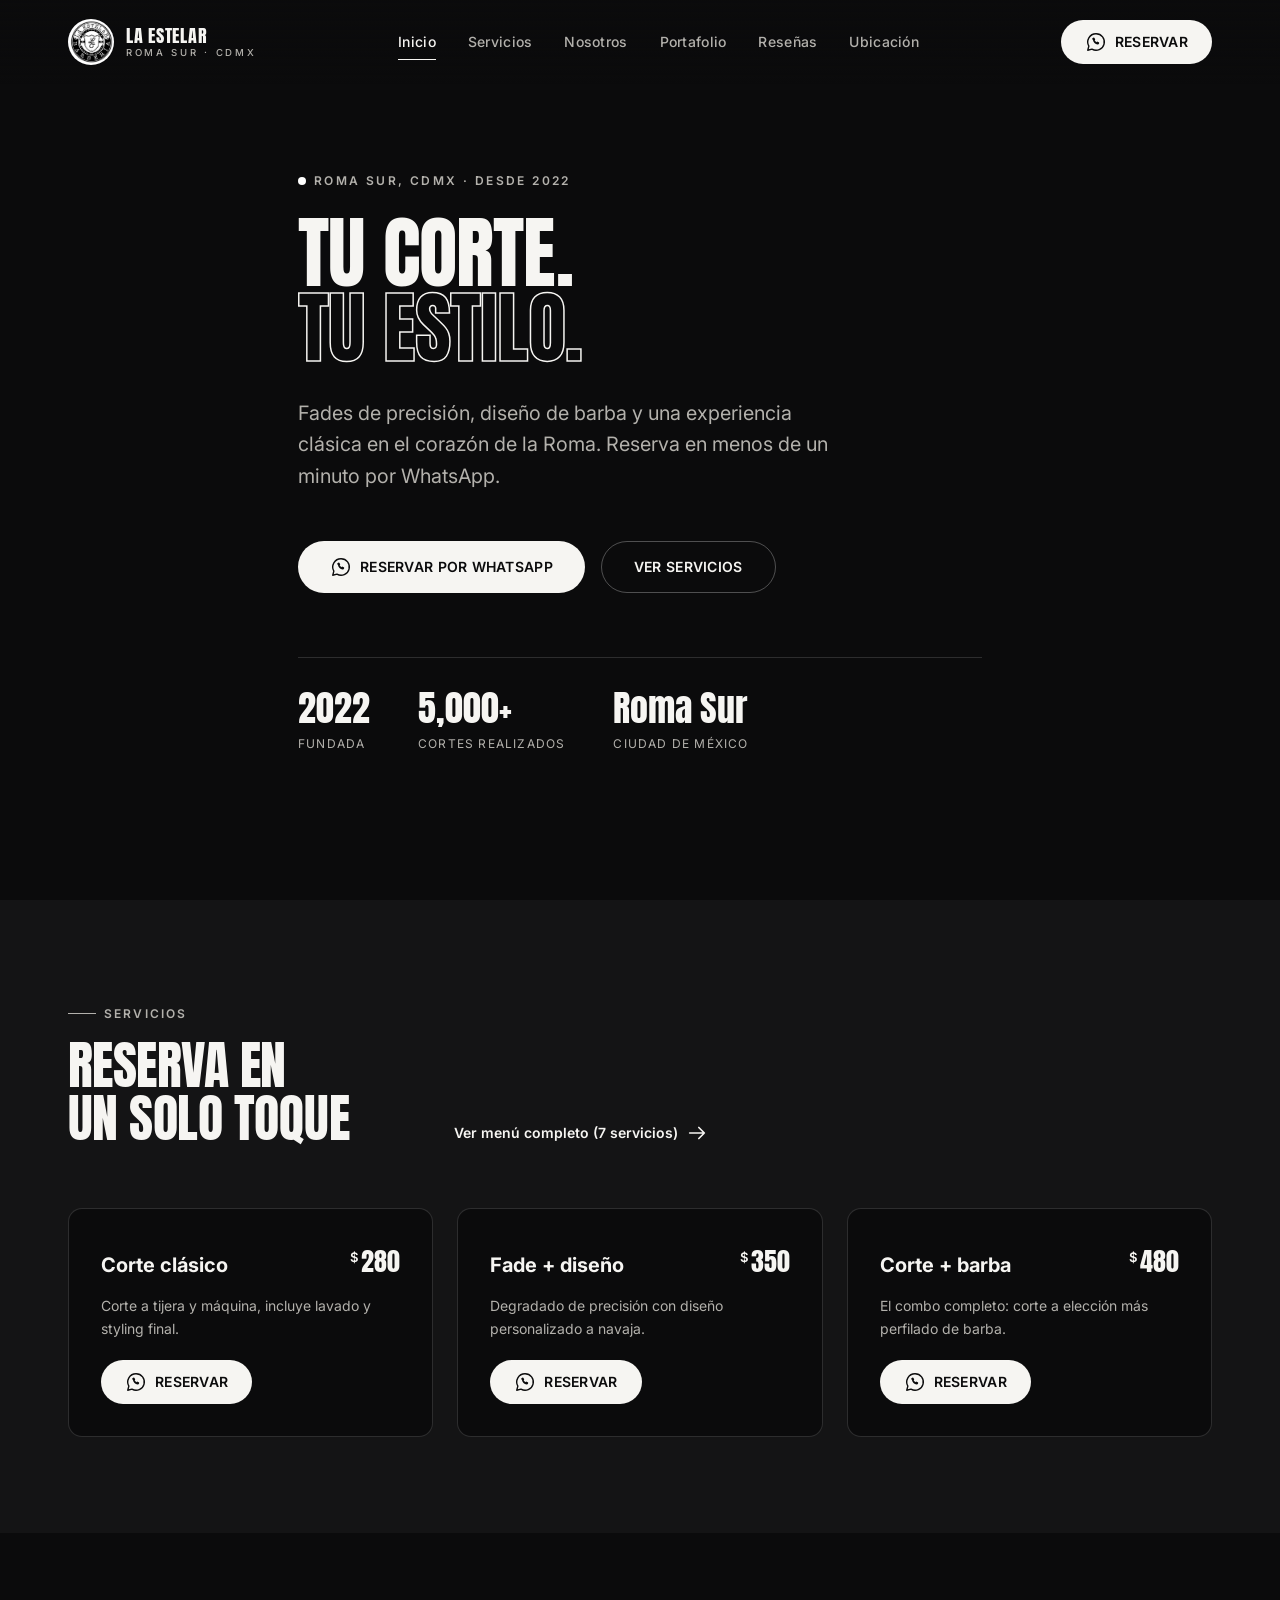
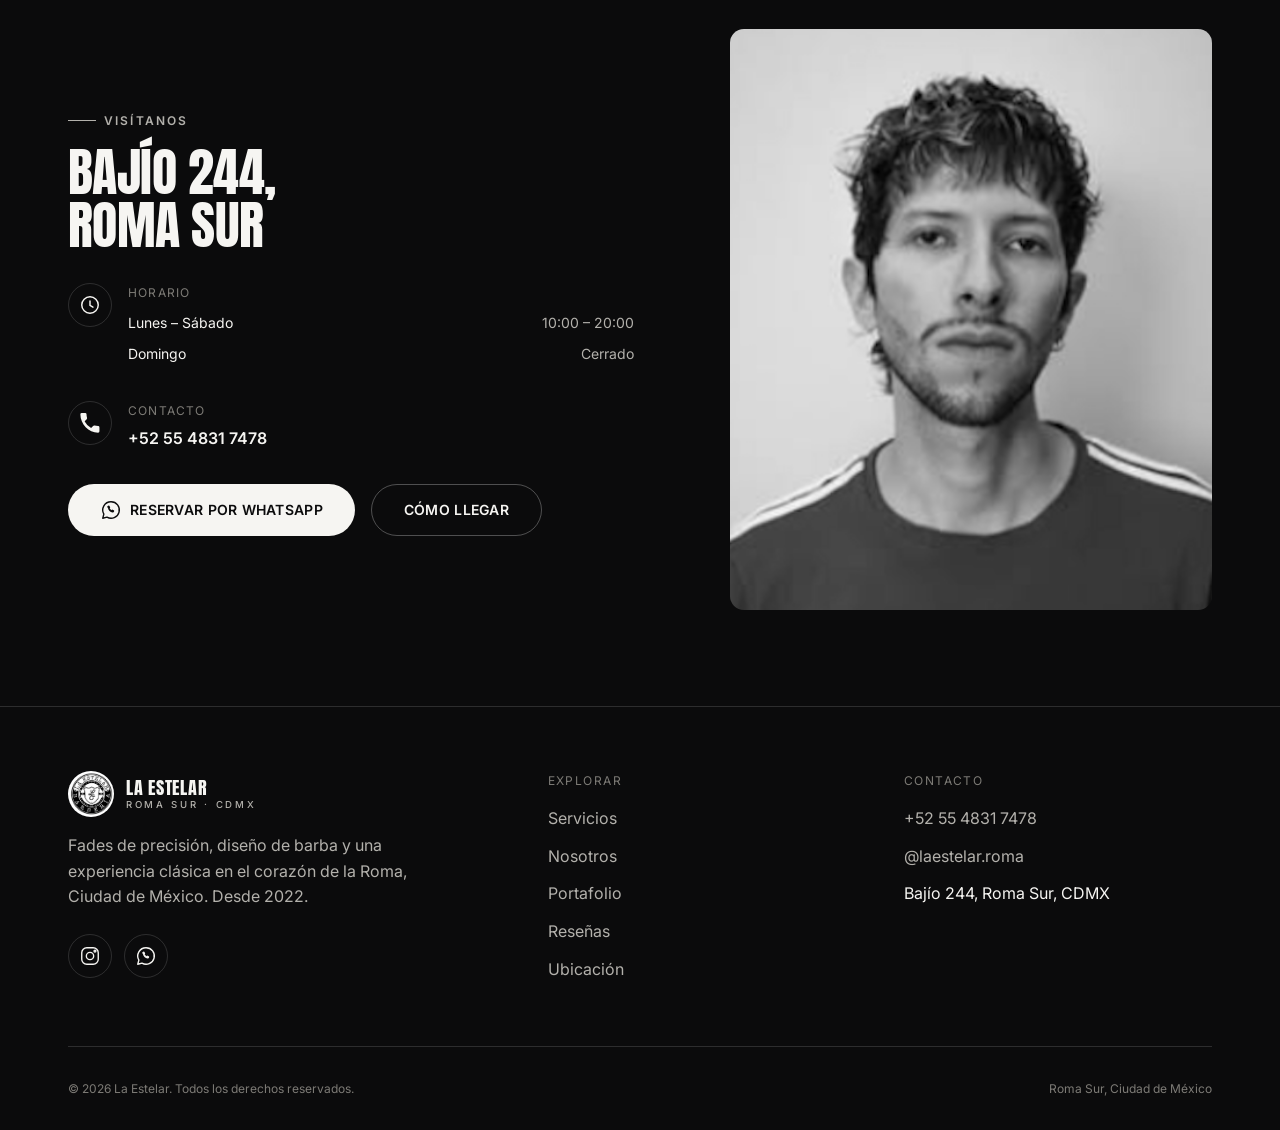
==== commit 8b98d812: "fix relative paths" ====
--- a/index.html
+++ b/index.html
@@ -3,13 +3,14 @@
 <head>
 <meta charset="UTF-8">
 <meta name="viewport" content="width=device-width, initial-scale=1">
-<title>La Estelar Barbería — Roma Sur, Ciudad de México</title>
-<meta name="description" content="La Estelar Barbería en Roma Sur, CDMX. Fades de precisión, diseño de barba y una experiencia clásica de barbería desde 2022. Reserva por WhatsApp.">
-<link rel="icon" href="assets/logo.png">
+<title>La Estelar — Cortes y barba en Roma Sur, CDMX | Reserva por WhatsApp</title>
+<meta name="description" content="La Estelar, en Roma Sur, CDMX. Fades de precisión, diseño de barba y afeitado clásico desde 2022. Reserva tu cita por WhatsApp en menos de un minuto.">
+<link rel="canonical" href="https://laestelar.mx/">
+<link rel="icon" href="./assets/logo.png">
 <link rel="preconnect" href="https://fonts.googleapis.com">
 <link rel="preconnect" href="https://fonts.gstatic.com" crossorigin>
 <link href="https://fonts.googleapis.com/css2?family=Anton&family=Inter:wght@400;500;600;700;800&display=swap" rel="stylesheet">
-<link rel="stylesheet" href="css/style.css">
+<link rel="stylesheet" href="./css/style.css">
 </head>
 <body>
 
@@ -36,20 +37,19 @@
      ========================================================================== -->
 <header class="header" id="siteHeader">
   <div class="container">
-    <a class="brand" href="#inicio">
-      <span class="brand__mark"><img src="assets/logo.png" alt="" width="46" height="46"></span>
-      <span class="brand__name">La Estelar<span>Barbería · Roma Sur</span></span>
+    <a class="brand" href="./">
+      <span class="brand__mark"><img src="./assets/logo.png" alt="" width="46" height="46"></span>
+      <span class="brand__name">La Estelar<span>Roma Sur · CDMX</span></span>
     </a>
 
     <nav class="nav" aria-label="Navegación principal">
       <ul class="nav__list" id="navList">
-        <li><a class="nav__link" href="#inicio">Inicio</a></li>
-        <li><a class="nav__link" href="#nosotros">Nosotros</a></li>
-        <li><a class="nav__link" href="#servicios">Servicios</a></li>
-        <li><a class="nav__link" href="#anuncios">Anuncios</a></li>
-        <li><a class="nav__link" href="#portafolio">Portafolio</a></li>
-        <li><a class="nav__link" href="#resenas">Reseñas</a></li>
-        <li><a class="nav__link" href="#ubicacion">Ubicación</a></li>
+        <li><a class="nav__link is-active" href="./" aria-current="page">Inicio</a></li>
+        <li><a class="nav__link" href="./servicios/">Servicios</a></li>
+        <li><a class="nav__link" href="./nosotros/">Nosotros</a></li>
+        <li><a class="nav__link" href="./portafolio/">Portafolio</a></li>
+        <li><a class="nav__link" href="./resenas/">Reseñas</a></li>
+        <li><a class="nav__link" href="./ubicacion/">Ubicación</a></li>
       </ul>
     </nav>
 
@@ -69,13 +69,12 @@
 <!-- Mobile menu -->
 <div class="mobile-menu" id="mobileMenu">
   <ul class="mobile-menu__list">
-    <li><a class="mobile-menu__link" href="#inicio">Inicio</a></li>
-    <li><a class="mobile-menu__link" href="#nosotros">Nosotros</a></li>
-    <li><a class="mobile-menu__link" href="#servicios">Servicios</a></li>
-    <li><a class="mobile-menu__link" href="#anuncios">Anuncios</a></li>
-    <li><a class="mobile-menu__link" href="#portafolio">Portafolio</a></li>
-    <li><a class="mobile-menu__link" href="#resenas">Reseñas</a></li>
-    <li><a class="mobile-menu__link" href="#ubicacion">Ubicación</a></li>
+    <li><a class="mobile-menu__link is-active" href="./" aria-current="page">Inicio</a></li>
+    <li><a class="mobile-menu__link" href="./servicios/">Servicios</a></li>
+    <li><a class="mobile-menu__link" href="./nosotros/">Nosotros</a></li>
+    <li><a class="mobile-menu__link" href="./portafolio/">Portafolio</a></li>
+    <li><a class="mobile-menu__link" href="./resenas/">Reseñas</a></li>
+    <li><a class="mobile-menu__link" href="./ubicacion/">Ubicación</a></li>
   </ul>
   <div class="mobile-menu__foot">
     <a href="https://wa.me/525548317478?text=Hola%2C%20quiero%20reservar%20una%20cita%20en%20La%20Estelar" target="_blank" rel="noopener">
@@ -87,25 +86,18 @@
 
 <main id="main">
 
-  <!-- ==========================================================================
-       Hero
-       ========================================================================== -->
-  <section class="hero" id="inicio">
-    <div class="hero__bg" aria-hidden="true">
-      <img src="assets/gallery/gallery-03.png" alt="" width="416" height="502" fetchpriority="high">
-    </div>
-    <div class="hero__scrim" aria-hidden="true"></div>
-
+  <!-- Hero -->
+  <section class="hero">
     <div class="container hero__content" data-reveal>
-      <p class="hero__eyebrow">Barbería · Roma Sur, CDMX · Desde 2022</p>
+      <p class="hero__eyebrow">Roma Sur, CDMX · Desde 2022</p>
       <h1 class="hero__title">TU CORTE.<br><em>TU ESTILO.</em></h1>
-      <p class="hero__lead">Fades de precisión, diseño de barba y una experiencia clásica de barbería en el corazón de la Roma. Oficio, detalle y carácter en cada cita.</p>
+      <p class="hero__lead">Fades de precisión, diseño de barba y una experiencia clásica en el corazón de la Roma. Reserva en menos de un minuto por WhatsApp.</p>
       <div class="btn-row">
         <a class="btn btn--primary" href="https://wa.me/525548317478?text=Hola%2C%20quiero%20reservar%20una%20cita%20en%20La%20Estelar" target="_blank" rel="noopener">
           <svg class="icon" width="18" height="18" aria-hidden="true"><use href="#icon-whatsapp"/></svg>
           Reservar por WhatsApp
         </a>
-        <a class="btn btn--outline" href="#servicios">Ver servicios</a>
+        <a class="btn btn--outline" href="./servicios/">Ver servicios</a>
       </div>
 
       <div class="hero__stats">
@@ -114,300 +106,99 @@
         <div class="stat"><div class="stat__value">Roma Sur</div><div class="stat__label">Ciudad de México</div></div>
       </div>
     </div>
-
-    <span class="scroll-cue" aria-hidden="true">Desplázate</span>
   </section>
 
-  <!-- ==========================================================================
-       About
-       ========================================================================== -->
-  <section class="section" id="nosotros">
-    <div class="container about__grid">
-      <div class="about__media" data-reveal>
-        <img src="assets/gallery/gallery-05.png" alt="Cliente recién atendido en La Estelar Barbería, retrato en blanco y negro." width="416" height="502" loading="lazy">
-        <div class="about__media-frame" aria-hidden="true"></div>
-      </div>
-
-      <div class="about__body" data-reveal>
-        <p class="eyebrow">Nuestra historia</p>
-        <h2 class="h2">Donde el oficio<br>se vuelve estilo</h2>
-        <p class="lead" style="margin-top: var(--space-5);">La Estelar nació en 2022 en el corazón de la Roma con una idea simple: una barbería no es solo un corte, es un ritual.</p>
-        <p>Combinamos técnica clásica de barbería con una mirada moderna del estilo: fades limpios, barbas bien construidas y un espacio donde cada cliente sale viéndose — y sintiéndose — como la mejor versión de sí mismo.</p>
-        <p>Cada corte es una conversación entre el barbero y el cliente. Por eso cuidamos cada detalle, desde la navaja hasta la última capa de estilo.</p>
-
-        <div class="about__stats">
-          <div class="stat"><div class="stat__value">2022</div><div class="stat__label">Año de fundación</div></div>
-          <div class="stat"><div class="stat__value">4+</div><div class="stat__label">Barberos expertos</div></div>
-          <div class="stat"><div class="stat__value">4.9</div><div class="stat__label">Calificación</div></div>
-          <div class="stat"><div class="stat__value">5K+</div><div class="stat__label">Cortes hechos</div></div>
-        </div>
+  <!-- Servicios destacados -->
+  <section class="section section--alt">
+    <div class="container">
+      <div class="section-head section-head--row" data-reveal>
+        <div>
+          <p class="eyebrow">Servicios</p>
+          <h2 class="h2">Reserva en<br>un solo toque</h2>
+        </div>
+        <a class="link-arrow" href="./servicios/">
+          Ver menú completo (7 servicios)
+          <svg class="icon" width="18" height="18" aria-hidden="true"><use href="#icon-arrow-right"/></svg>
+        </a>
+      </div>
+
+      <div class="service-cards" data-reveal>
+        <article class="service-card">
+          <div class="service-card__head">
+            <h3 class="service-card__name">Corte clásico</h3>
+            <div class="service-card__price"><sup>$</sup>280</div>
+          </div>
+          <p class="service-card__desc">Corte a tijera y máquina, incluye lavado y styling final.</p>
+          <a class="btn btn--primary btn--sm service-card__cta" href="https://wa.me/525548317478?text=Hola%2C%20quiero%20reservar%3A%20Corte%20cl%C3%A1sico%20%28%24280%29.%20%C2%BFQu%C3%A9%20horarios%20tienen%20disponibles%3F" target="_blank" rel="noopener">
+            <svg class="icon" width="16" height="16" aria-hidden="true"><use href="#icon-whatsapp"/></svg>
+            Reservar
+          </a>
+        </article>
+        <article class="service-card">
+          <div class="service-card__head">
+            <h3 class="service-card__name">Fade + diseño</h3>
+            <div class="service-card__price"><sup>$</sup>350</div>
+          </div>
+          <p class="service-card__desc">Degradado de precisión con diseño personalizado a navaja.</p>
+          <a class="btn btn--primary btn--sm service-card__cta" href="https://wa.me/525548317478?text=Hola%2C%20quiero%20reservar%3A%20Fade%20%2B%20dise%C3%B1o%20%28%24350%29.%20%C2%BFQu%C3%A9%20horarios%20tienen%20disponibles%3F" target="_blank" rel="noopener">
+            <svg class="icon" width="16" height="16" aria-hidden="true"><use href="#icon-whatsapp"/></svg>
+            Reservar
+          </a>
+        </article>
+        <article class="service-card">
+          <div class="service-card__head">
+            <h3 class="service-card__name">Corte + barba</h3>
+            <div class="service-card__price"><sup>$</sup>480</div>
+          </div>
+          <p class="service-card__desc">El combo completo: corte a elección más perfilado de barba.</p>
+          <a class="btn btn--primary btn--sm service-card__cta" href="https://wa.me/525548317478?text=Hola%2C%20quiero%20reservar%3A%20Corte%20%2B%20barba%20%28%24480%29.%20%C2%BFQu%C3%A9%20horarios%20tienen%20disponibles%3F" target="_blank" rel="noopener">
+            <svg class="icon" width="16" height="16" aria-hidden="true"><use href="#icon-whatsapp"/></svg>
+            Reservar
+          </a>
+        </article>
       </div>
     </div>
   </section>
 
-  <!-- ==========================================================================
-       Services / Pricing
-       ========================================================================== -->
-  <section class="section section--alt" id="servicios">
+  <!-- Visítanos -->
+  <section class="section">
     <div class="container">
-      <div class="section-head" data-reveal>
-        <p class="eyebrow">Servicios</p>
-        <h2 class="h2">El menú</h2>
-        <p class="lead" style="margin-top: var(--space-5);">Precios de referencia en pesos mexicanos. Confírmalos con tu barbero al reservar.</p>
-      </div>
-
-      <div class="services__list" data-reveal>
-        <div class="service-row">
-          <div><div class="service-row__name">Corte clásico</div><div class="service-row__desc">Corte a tijera y máquina, incluye lavado y styling final.</div></div>
-          <div class="service-row__price"><sup>$</sup>280</div>
-        </div>
-        <div class="service-row">
-          <div><div class="service-row__name">Fade + diseño</div><div class="service-row__desc">Degradado de precisión con diseño personalizado a navaja.</div></div>
-          <div class="service-row__price"><sup>$</sup>350</div>
-        </div>
-        <div class="service-row">
-          <div><div class="service-row__name">Corte + barba</div><div class="service-row__desc">El combo completo: corte a elección más perfilado de barba.</div></div>
-          <div class="service-row__price"><sup>$</sup>480</div>
-        </div>
-        <div class="service-row">
-          <div><div class="service-row__name">Barba y perfilado</div><div class="service-row__desc">Delineado, definición de contorno y tratamiento con toalla caliente.</div></div>
-          <div class="service-row__price"><sup>$</sup>220</div>
-        </div>
-        <div class="service-row">
-          <div><div class="service-row__name">Afeitado clásico a navaja</div><div class="service-row__desc">Ritual tradicional con toalla caliente, espuma y navaja.</div></div>
-          <div class="service-row__price"><sup>$</sup>260</div>
-        </div>
-        <div class="service-row">
-          <div><div class="service-row__name">Corte infantil</div><div class="service-row__desc">Para los más pequeños de la casa, hasta 12 años.</div></div>
-          <div class="service-row__price"><sup>$</sup>220</div>
-        </div>
-        <div class="service-row">
-          <div><div class="service-row__name">Paquete La Estelar</div><div class="service-row__desc">Corte + barba + tratamiento capilar. La experiencia completa.</div></div>
-          <div class="service-row__price"><sup>$</sup>650</div>
-        </div>
-      </div>
-
-      <div class="services__foot" data-reveal>
-        <p class="fg-muted" style="max-width:40ch;">¿No sabes qué servicio elegir? Escríbenos por WhatsApp y te recomendamos el corte ideal para ti.</p>
-        <a class="btn btn--outline" href="https://wa.me/525548317478?text=Hola%2C%20tengo%20una%20duda%20sobre%20los%20servicios%20de%20La%20Estelar" target="_blank" rel="noopener">Preguntar por WhatsApp</a>
-      </div>
-    </div>
-  </section>
-
-  <!-- ==========================================================================
-       Announcements — inverted section
-       ========================================================================== -->
-  <section class="section section--invert" id="anuncios">
-    <div class="container">
-      <div class="section-head" data-reveal>
-        <p class="eyebrow">Anuncios</p>
-        <h2 class="h2">Lo que viene<br>en La Estelar</h2>
-        <p class="lead" style="margin-top: var(--space-5);">Cursos, talleres, nuevos servicios y promociones por tiempo limitado — todo en un solo lugar.</p>
-      </div>
-
-      <div class="announce-grid" data-reveal>
-
-        <!-- Featured / real event -->
-        <article class="announce-card announce-card--featured">
-          <div class="announce-card__media">
-            <img src="assets/announcements/seminario-fade-barba.png" alt="Cartel del seminario de fade y barba impartido por Sebastián Gallegos M. en La Estelar Barbería." width="658" height="832" loading="lazy">
-            <span class="announce-card__date">2 jun 2026</span>
-          </div>
-          <div class="announce-card__body">
-            <h3 class="announce-card__title">Seminario: Fade y Barba</h3>
-            <p class="announce-card__desc">Un día intensivo con <strong>Sebastián Gallegos M.</strong> — construcción del corte, control de largo, cortes creativos, styling y edición de foto y video. Cupo limitado.</p>
-            <div class="announce-card__meta">
-              <span><svg class="icon" aria-hidden="true"><use href="#icon-clock"/></svg>10:00–18:00</span>
-              <span><svg class="icon" aria-hidden="true"><use href="#icon-map-pin"/></svg>Bajío 244, Roma Sur</span>
-              <span><strong>$900</strong></span>
+      <div class="visit" data-reveal>
+        <div class="visit__info">
+          <p class="eyebrow">Visítanos</p>
+          <h2 class="h2">Bajío 244,<br>Roma Sur</h2>
+
+          <div class="info-list visit__list">
+            <div class="info-item">
+              <span class="info-item__icon"><svg class="icon" width="20" height="20" aria-hidden="true"><use href="#icon-clock"/></svg></span>
+              <div style="width:100%;">
+                <div class="info-item__label">Horario</div>
+                <table class="hours-table">
+                  <tr><td>Lunes – Sábado</td><td>10:00 – 20:00</td></tr>
+                  <tr><td>Domingo</td><td>Cerrado</td></tr>
+                </table>
+              </div>
             </div>
-            <a class="announce-card__cta" href="https://wa.me/525548317478?text=Hola%2C%20quiero%20apartar%20mi%20lugar%20en%20el%20seminario%20de%20Fade%20y%20Barba" target="_blank" rel="noopener">
-              Reservar mi lugar <svg class="icon" aria-hidden="true"><use href="#icon-arrow-right"/></svg>
+            <div class="info-item">
+              <span class="info-item__icon"><svg class="icon" width="20" height="20" aria-hidden="true"><use href="#icon-phone"/></svg></span>
+              <div>
+                <div class="info-item__label">Contacto</div>
+                <a class="info-item__value" href="tel:+525548317478" style="display:block;">+52 55 4831 7478</a>
+              </div>
+            </div>
+          </div>
+
+          <div class="btn-row">
+            <a class="btn btn--primary" href="https://wa.me/525548317478?text=Hola%2C%20quiero%20reservar%20una%20cita%20en%20La%20Estelar" target="_blank" rel="noopener">
+              <svg class="icon" width="18" height="18" aria-hidden="true"><use href="#icon-whatsapp"/></svg>
+              Reservar por WhatsApp
             </a>
-          </div>
-        </article>
-
-        <!-- Placeholder announcement #1 -->
-        <article class="announce-card">
-          <div class="announce-card__media">
-            <img src="assets/gallery/gallery-07.png" alt="" width="360" height="502" loading="lazy">
-            <span class="announce-card__date">Vigente</span>
-          </div>
-          <div class="announce-card__body">
-            <h3 class="announce-card__title">Horario extendido los sábados</h3>
-            <p class="announce-card__desc">Ahora abrimos hasta más tarde los sábados para que siempre encuentres un lugar en tu fin de semana.</p>
-            <a class="announce-card__cta" href="https://wa.me/525548317478?text=Hola%2C%20quiero%20reservar%20una%20cita%20en%20La%20Estelar" target="_blank" rel="noopener">
-              Reservar <svg class="icon" aria-hidden="true"><use href="#icon-arrow-right"/></svg>
-            </a>
-          </div>
-        </article>
-
-        <!-- Placeholder announcement #2 -->
-        <article class="announce-card">
-          <div class="announce-card__media">
-            <img src="assets/gallery/gallery-08.png" alt="" width="360" height="502" loading="lazy">
-            <span class="announce-card__date">Próximamente</span>
-          </div>
-          <div class="announce-card__body">
-            <h3 class="announce-card__title">Próximo taller de barbería</h3>
-            <p class="announce-card__desc">Estamos preparando un nuevo taller. Síguenos en Instagram para ser el primero en enterarte de la fecha.</p>
-            <a class="announce-card__cta" href="https://instagram.com/laestelar.roma" target="_blank" rel="noopener">
-              Síguenos <svg class="icon" aria-hidden="true"><use href="#icon-arrow-right"/></svg>
-            </a>
-          </div>
-        </article>
-
-      </div>
-    </div>
-  </section>
-
-  <!-- ==========================================================================
-       Portfolio Carousel
-       ========================================================================== -->
-  <section class="section" id="portafolio">
-    <div class="container">
-      <div class="section-head" data-reveal>
-        <p class="eyebrow">Portafolio</p>
-        <h2 class="h2">Trabajo que<br>habla por sí solo</h2>
-      </div>
-
-      <div class="carousel" data-reveal
-           role="region"
-           aria-roledescription="carrusel"
-           aria-label="Galería de cortes de La Estelar Barbería">
-        <div class="carousel__viewport">
-          <div class="carousel__track" id="carouselTrack">
-            <div class="carousel__slide"><img src="assets/gallery/gallery-01.png" alt="Corte de cabello estilo shag, perfil, La Estelar Barbería." width="416" height="502" loading="lazy"></div>
-            <div class="carousel__slide"><img src="assets/gallery/gallery-02.png" alt="Corte de cabello con flequillo recto, La Estelar Barbería." width="416" height="502" loading="lazy"></div>
-            <div class="carousel__slide"><img src="assets/gallery/gallery-03.png" alt="Corte texturizado con diseño, vista de perfil, La Estelar Barbería." width="416" height="502" loading="lazy"></div>
-            <div class="carousel__slide"><img src="assets/gallery/gallery-04.png" alt="Corte de cabello rizado, La Estelar Barbería." width="416" height="502" loading="lazy"></div>
-            <div class="carousel__slide"><img src="assets/gallery/gallery-05.png" alt="Corte clásico con bigote, La Estelar Barbería." width="416" height="502" loading="lazy"></div>
-            <div class="carousel__slide"><img src="assets/gallery/gallery-06.png" alt="Diseño creativo de cabello, vista posterior, La Estelar Barbería." width="416" height="502" loading="lazy"></div>
-            <div class="carousel__slide"><img src="assets/gallery/gallery-07.png" alt="Undercut con diseño, vista posterior, La Estelar Barbería." width="360" height="502" loading="lazy"></div>
-            <div class="carousel__slide"><img src="assets/gallery/gallery-08.png" alt="Corte largo texturizado, vista de perfil, La Estelar Barbería." width="360" height="502" loading="lazy"></div>
-            <div class="carousel__slide"><img src="assets/gallery/gallery-09.png" alt="Corte shag corto, La Estelar Barbería." width="360" height="502" loading="lazy"></div>
-          </div>
-        </div>
-
-        <div class="carousel__controls">
-          <div class="carousel__dots" id="carouselDots" role="tablist" aria-label="Seleccionar foto"></div>
-          <div class="carousel__buttons">
-            <button class="icon-btn" id="carouselPrev" aria-label="Foto anterior">
-              <svg class="icon" width="18" height="18" aria-hidden="true"><use href="#icon-chevron-left"/></svg>
-            </button>
-            <button class="icon-btn" id="carouselNext" aria-label="Foto siguiente">
-              <svg class="icon" width="18" height="18" aria-hidden="true"><use href="#icon-chevron-right"/></svg>
-            </button>
-          </div>
-        </div>
-        <p class="sr-only" id="carouselStatus" aria-live="polite"></p>
-      </div>
-    </div>
-  </section>
-
-  <!-- ==========================================================================
-       Reviews
-       ========================================================================== -->
-  <section class="section section--alt" id="resenas">
-    <div class="container">
-      <div class="section-head center" data-reveal>
-        <p class="eyebrow" style="justify-content:center;">Reseñas</p>
-        <h2 class="h2">Lo que dicen<br>de nosotros</h2>
-        <p class="lead" style="margin-inline:auto; margin-top: var(--space-5); text-align:center;">Espacio para tus reseñas reales de Google, Instagram o clientes frecuentes.</p>
-      </div>
-
-      <div class="reviews-grid" data-reveal>
-        <div class="review-card">
-          <div class="review-card__stars" aria-hidden="true">
-            <svg class="icon" aria-hidden="true"><use href="#icon-star"/></svg>
-            <svg class="icon" aria-hidden="true"><use href="#icon-star"/></svg>
-            <svg class="icon" aria-hidden="true"><use href="#icon-star"/></svg>
-            <svg class="icon" aria-hidden="true"><use href="#icon-star"/></svg>
-            <svg class="icon" aria-hidden="true"><use href="#icon-star"/></svg>
-          </div>
-          <p class="review-card__quote">"[Agrega aquí una reseña real de un cliente — Google o Instagram]"</p>
-          <p class="review-card__author">— [Nombre del cliente]</p>
-        </div>
-        <div class="review-card">
-          <div class="review-card__stars" aria-hidden="true">
-            <svg class="icon" aria-hidden="true"><use href="#icon-star"/></svg>
-            <svg class="icon" aria-hidden="true"><use href="#icon-star"/></svg>
-            <svg class="icon" aria-hidden="true"><use href="#icon-star"/></svg>
-            <svg class="icon" aria-hidden="true"><use href="#icon-star"/></svg>
-            <svg class="icon" aria-hidden="true"><use href="#icon-star"/></svg>
-          </div>
-          <p class="review-card__quote">"[Agrega aquí una reseña real de un cliente — Google o Instagram]"</p>
-          <p class="review-card__author">— [Nombre del cliente]</p>
-        </div>
-        <div class="review-card">
-          <div class="review-card__stars" aria-hidden="true">
-            <svg class="icon" aria-hidden="true"><use href="#icon-star"/></svg>
-            <svg class="icon" aria-hidden="true"><use href="#icon-star"/></svg>
-            <svg class="icon" aria-hidden="true"><use href="#icon-star"/></svg>
-            <svg class="icon" aria-hidden="true"><use href="#icon-star"/></svg>
-            <svg class="icon" aria-hidden="true"><use href="#icon-star"/></svg>
-          </div>
-          <p class="review-card__quote">"[Agrega aquí una reseña real de un cliente — Google o Instagram]"</p>
-          <p class="review-card__author">— [Nombre del cliente]</p>
-        </div>
-      </div>
-    </div>
-  </section>
-
-  <!-- ==========================================================================
-       Location
-       ========================================================================== -->
-  <section class="section" id="ubicacion">
-    <div class="container">
-      <div class="section-head" data-reveal>
-        <p class="eyebrow">Ubicación</p>
-        <h2 class="h2">Visítanos<br>en la Roma</h2>
-      </div>
-
-      <div class="location__grid" data-reveal>
-        <div class="location__map">
-          <iframe
-            src="https://www.google.com/maps?q=Baj%C3%ADo%20244%2C%20Roma%20Sur%2C%20Cuauht%C3%A9moc%2C%20Ciudad%20de%20M%C3%A9xico&output=embed"
-            title="Mapa de ubicación de La Estelar Barbería en Bajío 244, Roma Sur, CDMX"
-            loading="lazy"
-            referrerpolicy="no-referrer-when-downgrade"></iframe>
-        </div>
-
-        <div class="info-list">
-          <div class="info-item">
-            <span class="info-item__icon"><svg class="icon" width="20" height="20" aria-hidden="true"><use href="#icon-map-pin"/></svg></span>
-            <div>
-              <div class="info-item__label">Dirección</div>
-              <div class="info-item__value">Bajío 244, Roma Sur</div>
-              <div class="info-item__value fg-muted">Cuauhtémoc, 06760, Ciudad de México</div>
-            </div>
-          </div>
-
-          <div class="info-item">
-            <span class="info-item__icon"><svg class="icon" width="20" height="20" aria-hidden="true"><use href="#icon-clock"/></svg></span>
-            <div style="width:100%;">
-              <div class="info-item__label">Horario</div>
-              <table class="hours-table">
-                <tr><td>Lunes – Viernes</td><td>10:00 – 20:00</td></tr>
-                <tr><td>Sábado</td><td>10:00 – 20:00</td></tr>
-                <tr><td>Domingo</td><td>Cerrado</td></tr>
-              </table>
-            </div>
-          </div>
-
-          <div class="info-item">
-            <span class="info-item__icon"><svg class="icon" width="20" height="20" aria-hidden="true"><use href="#icon-phone"/></svg></span>
-            <div>
-              <div class="info-item__label">Contacto</div>
-              <a class="info-item__value" href="tel:+525548317478" style="display:block;">+52 55 4831 7478</a>
-              <a class="info-item__value fg-muted" href="https://instagram.com/laestelar.roma" target="_blank" rel="noopener" style="display:block;">@laestelar.roma</a>
-            </div>
-          </div>
-
-          <a class="btn btn--primary" href="https://wa.me/525548317478?text=Hola%2C%20quiero%20reservar%20una%20cita%20en%20La%20Estelar" target="_blank" rel="noopener" style="align-self:flex-start;">
-            <svg class="icon" width="18" height="18" aria-hidden="true"><use href="#icon-whatsapp"/></svg>
-            Reservar por WhatsApp
-          </a>
+            <a class="btn btn--outline" href="./ubicacion/">Cómo llegar</a>
+          </div>
+        </div>
+
+        <div class="visit__media">
+          <img src="./assets/gallery/gallery-05.png" alt="Cliente recién atendido en La Estelar, retrato en blanco y negro." width="416" height="502" loading="lazy">
         </div>
       </div>
     </div>
@@ -422,16 +213,16 @@
   <div class="container">
     <div class="footer__top">
       <div class="footer__brand">
-        <a class="brand" href="#inicio">
-          <span class="brand__mark"><img src="assets/logo.png" alt="La Estelar Barbería" width="46" height="46"></span>
-          <span class="brand__name">La Estelar<span>Barbería · Roma Sur</span></span>
+        <a class="brand" href="./">
+          <span class="brand__mark"><img src="./assets/logo.png" alt="La Estelar" width="46" height="46"></span>
+          <span class="brand__name">La Estelar<span>Roma Sur · CDMX</span></span>
         </a>
-        <p>Fades de precisión, diseño de barba y una experiencia clásica de barbería en el corazón de la Roma, Ciudad de México. Desde 2022.</p>
+        <p>Fades de precisión, diseño de barba y una experiencia clásica en el corazón de la Roma, Ciudad de México. Desde 2022.</p>
         <div class="footer__social">
-          <a class="icon-btn" href="https://instagram.com/laestelar.roma" target="_blank" rel="noopener" aria-label="Instagram de La Estelar Barbería">
+          <a class="icon-btn" href="https://instagram.com/laestelar.roma" target="_blank" rel="noopener" aria-label="Instagram de La Estelar">
             <svg class="icon" width="18" height="18" aria-hidden="true"><use href="#icon-instagram"/></svg>
           </a>
-          <a class="icon-btn" href="https://wa.me/525548317478" target="_blank" rel="noopener" aria-label="WhatsApp de La Estelar Barbería">
+          <a class="icon-btn" href="https://wa.me/525548317478" target="_blank" rel="noopener" aria-label="WhatsApp de La Estelar">
             <svg class="icon" width="18" height="18" aria-hidden="true"><use href="#icon-whatsapp"/></svg>
           </a>
         </div>
@@ -440,11 +231,11 @@
       <div>
         <div class="footer__heading">Explorar</div>
         <ul class="footer__list">
-          <li><a href="#nosotros">Nosotros</a></li>
-          <li><a href="#servicios">Servicios</a></li>
-          <li><a href="#anuncios">Anuncios</a></li>
-          <li><a href="#portafolio">Portafolio</a></li>
-          <li><a href="#resenas">Reseñas</a></li>
+          <li><a href="./servicios/">Servicios</a></li>
+          <li><a href="./nosotros/">Nosotros</a></li>
+          <li><a href="./portafolio/">Portafolio</a></li>
+          <li><a href="./resenas/">Reseñas</a></li>
+          <li><a href="./ubicacion/">Ubicación</a></li>
         </ul>
       </div>
 
@@ -459,12 +250,24 @@
     </div>
 
     <div class="footer__bottom">
-      <span>© 2026 La Estelar Barbería. Todos los derechos reservados.</span>
+      <span>© 2026 La Estelar. Todos los derechos reservados.</span>
       <span>Roma Sur, Ciudad de México</span>
     </div>
   </div>
 </footer>
 
-<script src="js/main.js"></script>
+
+<!-- Sticky booking bar (mobile) -->
+<div class="booking-bar">
+  <a class="btn btn--primary booking-bar__cta" href="https://wa.me/525548317478?text=Hola%2C%20quiero%20reservar%20una%20cita%20en%20La%20Estelar" target="_blank" rel="noopener">
+    <svg class="icon" width="18" height="18" aria-hidden="true"><use href="#icon-whatsapp"/></svg>
+    Reservar por WhatsApp
+  </a>
+  <a class="icon-btn booking-bar__call" href="tel:+525548317478" aria-label="Llamar a La Estelar">
+    <svg class="icon" width="18" height="18" aria-hidden="true"><use href="#icon-phone"/></svg>
+  </a>
+</div>
+
+<script src="./js/main.js"></script>
 </body>
 </html>
--- a/css/style.css
+++ b/css/style.css
@@ -1,5 +1,5 @@
 /* ==========================================================================
-   La Estelar Barbería — Design Tokens & Base
+   La Estelar — Design Tokens & Base
    ========================================================================== */
 
 :root{
@@ -431,29 +431,10 @@
   position: relative;
   min-height: 100svh;
   display: flex;
-  align-items: flex-end;
+  align-items: center;
   padding-top: calc(var(--header-h) + var(--space-6));
   padding-bottom: var(--space-9);
   overflow: hidden;
-}
-.hero__bg{
-  position: absolute;
-  inset: 0;
-  z-index: -2;
-}
-.hero__bg img{
-  width: 100%;
-  height: 100%;
-  object-fit: cover;
-  object-position: center 20%;
-  filter: grayscale(1) contrast(1.05);
-}
-.hero__scrim{
-  position: absolute;
-  inset: 0;
-  z-index: -1;
-  background:
-    linear-gradient(to top, rgba(11,11,12,.97) 0%, rgba(11,11,12,.75) 32%, rgba(11,11,12,.35) 60%, rgba(11,11,12,.55) 100%);
 }
 
 .hero__content{ max-width: 780px; }
@@ -647,106 +628,6 @@
   gap: var(--space-5);
   justify-content: space-between;
 }
-
-/* ==========================================================================
-   Announcements (inverted section)
-   ========================================================================== */
-
-.announce-grid{
-  display: grid;
-  gap: var(--space-6);
-}
-@media (min-width: 720px){
-  .announce-grid{ grid-template-columns: repeat(2, 1fr); }
-}
-@media (min-width: 1080px){
-  .announce-grid{ grid-template-columns: 1.15fr .85fr .85fr; }
-}
-
-.announce-card{
-  background: var(--white);
-  border: 1px solid var(--invert-line);
-  border-radius: var(--radius-md);
-  overflow: hidden;
-  display: flex;
-  flex-direction: column;
-  transition: transform var(--dur-base) var(--ease-out), box-shadow var(--dur-base) var(--ease-out);
-}
-.announce-card:hover{
-  transform: translateY(-4px);
-  box-shadow: 0 24px 48px -24px rgba(11,11,12,.3);
-}
-.announce-card--featured{ grid-row: span 1; }
-@media (min-width: 1080px){
-  .announce-card--featured{ grid-row: span 2; }
-}
-
-.announce-card__media{
-  position: relative;
-  aspect-ratio: 16 / 10;
-  overflow: hidden;
-  background: var(--invert-bg-alt);
-}
-.announce-card--featured .announce-card__media{ aspect-ratio: 4 / 3; }
-.announce-card__media img{
-  width: 100%; height: 100%;
-  object-fit: cover;
-  filter: grayscale(1);
-}
-.announce-card__date{
-  position: absolute;
-  top: var(--space-4);
-  left: var(--space-4);
-  background: var(--invert-fg);
-  color: var(--invert-bg);
-  font-size: var(--fs-label);
-  font-weight: 700;
-  letter-spacing: .06em;
-  text-transform: uppercase;
-  padding: var(--space-2) var(--space-3);
-  border-radius: var(--radius-full);
-}
-
-.announce-card__body{
-  padding: var(--space-6);
-  display: flex;
-  flex-direction: column;
-  gap: var(--space-3);
-  flex: 1;
-}
-.announce-card__title{
-  font-family: var(--font-body);
-  font-weight: 800;
-  font-size: clamp(1.1rem, .5vw + 1rem, 1.4rem);
-  line-height: 1.2;
-}
-.announce-card__desc{ color: var(--invert-fg-muted); font-size: var(--fs-small); line-height: 1.6; }
-.announce-card__meta{
-  display: flex;
-  flex-wrap: wrap;
-  gap: var(--space-4);
-  font-size: var(--fs-label);
-  color: var(--invert-fg-muted);
-  letter-spacing: .04em;
-  text-transform: uppercase;
-  margin-top: auto;
-  padding-top: var(--space-4);
-  border-top: 1px solid var(--invert-line);
-}
-.announce-card__meta span{ display: inline-flex; align-items: center; gap: 6px; }
-.announce-card__meta .icon{ width: 15px; height: 15px; }
-
-.announce-card__cta{
-  display: inline-flex;
-  align-items: center;
-  gap: var(--space-2);
-  font-weight: 700;
-  font-size: var(--fs-small);
-  color: var(--invert-fg);
-  margin-top: var(--space-2);
-}
-.announce-card__cta .icon{ width: 16px; height: 16px; transition: transform var(--dur-fast) var(--ease-out); }
-.announce-card:hover .announce-card__cta .icon{ transform: translateX(4px); }
 
 /* ==========================================================================
    Portfolio Carousel
@@ -934,3 +815,191 @@
 @media (prefers-reduced-motion: reduce){
   [data-reveal]{ opacity: 1; transform: none; transition: none; }
 }
+
+/* ==========================================================================
+   Page hero (interior pages)
+   ========================================================================== */
+
+.page-hero{
+  padding-top: calc(var(--header-h) + var(--space-8));
+  padding-bottom: var(--space-7);
+  border-bottom: 1px solid var(--line);
+}
+.page-hero__title{
+  font-family: var(--font-display);
+  font-weight: 400;
+  font-size: var(--fs-h2);
+  line-height: 1.02;
+  letter-spacing: -.01em;
+  text-transform: uppercase;
+}
+.page-hero__lead{
+  margin-top: var(--space-5);
+  max-width: 58ch;
+}
+/* The page hero already opens the page; don't double the breathing room. */
+.page-hero + .section{ padding-top: var(--space-7); }
+
+/* ==========================================================================
+   Service cards (home — featured)
+   ========================================================================== */
+
+.service-cards{
+  display: grid;
+  gap: var(--space-5);
+}
+@media (min-width: 640px){
+  .service-cards{ grid-template-columns: repeat(2, 1fr); }
+}
+@media (min-width: 1000px){
+  .service-cards{ grid-template-columns: repeat(3, 1fr); }
+}
+
+.service-card{
+  display: flex;
+  flex-direction: column;
+  gap: var(--space-3);
+  padding: var(--space-6);
+  border: 1px solid var(--line);
+  border-radius: var(--radius-md);
+  background: var(--bg);
+  transition: border-color var(--dur-base) var(--ease-out), transform var(--dur-base) var(--ease-out);
+}
+.service-card:hover{
+  border-color: var(--line-strong);
+  transform: translateY(-3px);
+}
+.service-card__head{
+  display: flex;
+  align-items: baseline;
+  justify-content: space-between;
+  gap: var(--space-4);
+}
+.service-card__name{
+  font-family: var(--font-body);
+  font-weight: 700;
+  font-size: clamp(1.05rem, .4vw + 1rem, 1.25rem);
+}
+.service-card__price{
+  font-family: var(--font-display);
+  font-size: clamp(1.4rem, .8vw + 1rem, 1.9rem);
+  white-space: nowrap;
+}
+.service-card__price sup{ font-size: .5em; margin-right: 2px; font-family: var(--font-body); font-weight: 600; }
+.service-card__desc{
+  font-size: var(--fs-small);
+  color: var(--fg-muted);
+  flex: 1;
+}
+.service-card__cta{ align-self: flex-start; margin-top: var(--space-2); }
+
+/* Section head with side link */
+.section-head--row{
+  display: flex;
+  flex-wrap: wrap;
+  align-items: flex-end;
+  justify-content: space-between;
+  gap: var(--space-5);
+}
+.link-arrow{
+  display: inline-flex;
+  align-items: center;
+  gap: var(--space-2);
+  font-weight: 600;
+  font-size: var(--fs-small);
+  white-space: nowrap;
+}
+.link-arrow .icon{ transition: transform var(--dur-fast) var(--ease-out); }
+.link-arrow:hover .icon{ transform: translateX(4px); }
+
+/* ==========================================================================
+   Service rows — with per-service booking button
+   ========================================================================== */
+
+.service-row__aside{
+  display: flex;
+  align-items: center;
+  gap: var(--space-5);
+  justify-content: space-between;
+  flex-shrink: 0;
+}
+@media (max-width: 719px){
+  .service-row{
+    flex-direction: column;
+    align-items: stretch;
+    gap: var(--space-4);
+  }
+}
+@media (min-width: 720px){
+  .service-row{ align-items: center; }
+  .service-row__aside{ justify-content: flex-end; min-width: 220px; }
+}
+
+/* ==========================================================================
+   Visit block (home)
+   ========================================================================== */
+
+.visit{
+  display: grid;
+  gap: var(--space-7);
+  align-items: center;
+}
+@media (min-width: 900px){
+  .visit{ grid-template-columns: 1fr .85fr; gap: var(--space-9); }
+}
+.visit__list{ margin: var(--space-6) 0; }
+.visit__media{
+  border-radius: var(--radius-md);
+  overflow: hidden;
+}
+.visit__media img{
+  width: 100%;
+  height: 100%;
+  object-fit: cover;
+  filter: grayscale(1);
+  display: block;
+}
+
+/* ==========================================================================
+   CTA band
+   ========================================================================== */
+
+.cta-band{
+  border-top: 1px solid var(--line);
+  padding: var(--space-8) 0;
+}
+.cta-band__inner{
+  display: flex;
+  flex-wrap: wrap;
+  align-items: center;
+  justify-content: space-between;
+  gap: var(--space-6);
+}
+.cta-band__text{ margin-top: var(--space-3); max-width: 44ch; }
+
+/* ==========================================================================
+   Sticky booking bar (mobile)
+   ========================================================================== */
+
+.booking-bar{
+  position: fixed;
+  left: 0; right: 0; bottom: 0;
+  z-index: 98;
+  display: flex;
+  gap: var(--space-3);
+  padding: var(--space-3) var(--space-4);
+  padding-bottom: calc(var(--space-3) + env(safe-area-inset-bottom, 0px));
+  background: rgba(11,11,12,.94);
+  backdrop-filter: blur(14px);
+  -webkit-backdrop-filter: blur(14px);
+  border-top: 1px solid var(--line);
+}
+.booking-bar__cta{ flex: 1; justify-content: center; }
+.booking-bar__call{ flex-shrink: 0; width: 48px; height: 48px; }
+
+@media (min-width: 900px){
+  .booking-bar{ display: none; }
+}
+@media (max-width: 899px){
+  body{ padding-bottom: 88px; }
+}
